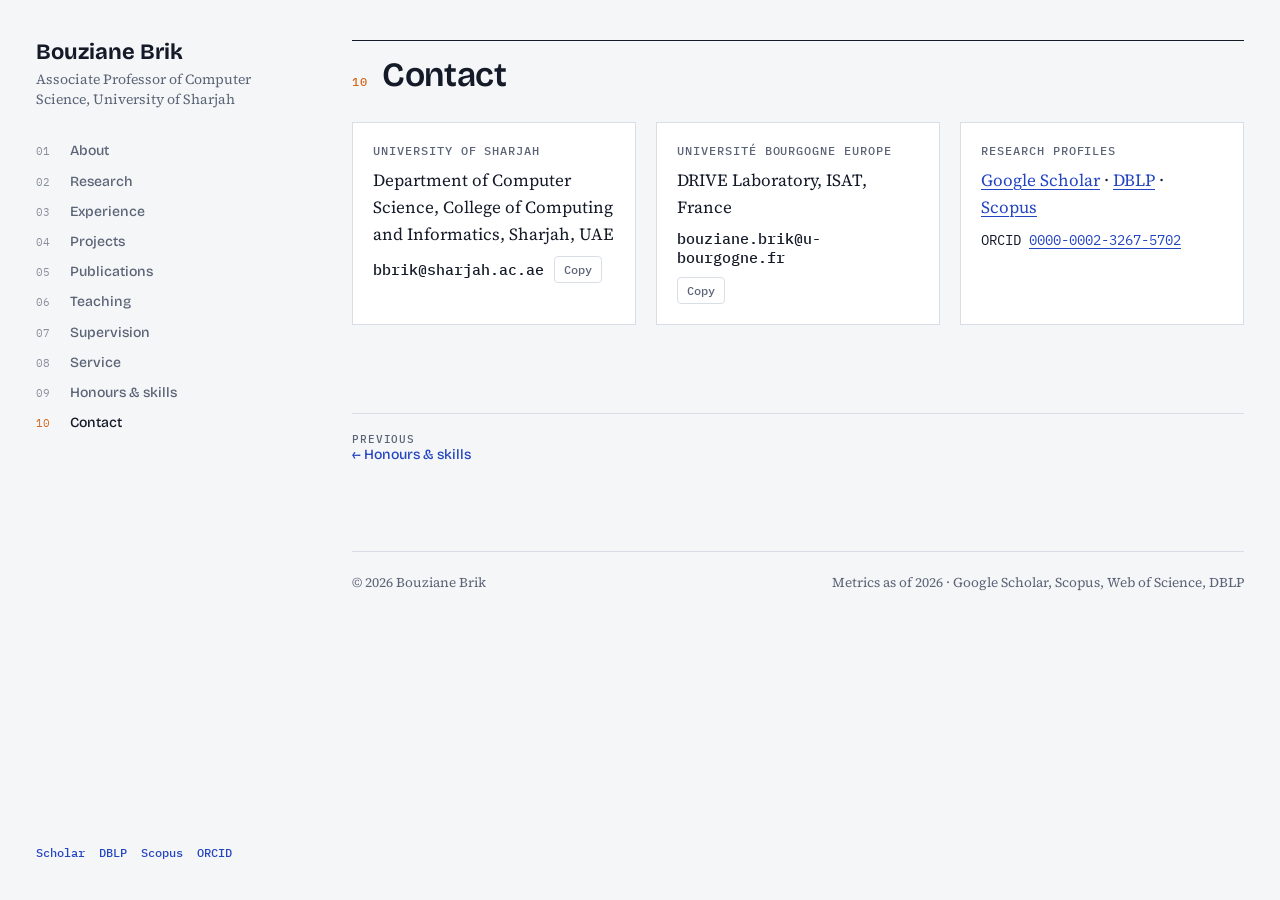
==== contact.html @ 8c335953 "Replace old template with new personal website for bouzianebrik.com Co-Authored-By: Claude Opus 5.5 " ====
<!doctype html>
<html lang="en">
<head>
<meta charset="utf-8">
<meta name="viewport" content="width=device-width, initial-scale=1, viewport-fit=cover">
<title>Contact · Bouziane Brik</title>
<meta name="claude:viewport-fit-sides" content="cover">
<meta name="description" content="Dr. Bouziane Brik, Associate Professor of Computer Science at the University of Sharjah. Trustworthy AI for autonomous 5G/6G network management.">
<link rel="preconnect" href="https://fonts.googleapis.com">
<link rel="preconnect" href="https://fonts.gstatic.com" crossorigin>
<link rel="stylesheet" href="https://fonts.googleapis.com/css2?family=Bricolage+Grotesque:opsz,wght@12..96,400;12..96,600;12..96,700&family=IBM+Plex+Mono:wght@400;500&family=Source+Serif+4:ital,opsz,wght@0,8..60,400;0,8..60,600;1,8..60,400&display=swap">
<style>
/* Layout: sticky left rail (name + section index) beside one reading column; rail collapses to a top bar on phones. */
:root{
  --paper:#F5F6F8; --surface:#FFFFFF; --ink:#141A27; --muted:#5B6476; --rule:#D9DEE6;
  --accent:#2445C2; --accent-soft:#E6EBFA; --signal:#D2691E;
  --f-display:"Bricolage Grotesque", "Segoe UI", system-ui, sans-serif;
  --f-body:"Source Serif 4", Georgia, "Times New Roman", serif;
  --f-mono:"IBM Plex Mono", ui-monospace, "SFMono-Regular", Menlo, monospace;
  --rail:260px;
}
@media (prefers-color-scheme: dark){:root:not([data-theme="light"]){
  --paper:#0D1119; --surface:#141A25; --ink:#E6E9F0; --muted:#97A0B2; --rule:#252E3E;
  --accent:#8FA7FF; --accent-soft:#1B2440; --signal:#F0A060; color-scheme:dark}}
:root[data-theme="dark"]{
  --paper:#0D1119; --surface:#141A25; --ink:#E6E9F0; --muted:#97A0B2; --rule:#252E3E;
  --accent:#8FA7FF; --accent-soft:#1B2440; --signal:#F0A060; color-scheme:dark}

*{box-sizing:border-box}
html{scroll-behavior:smooth;scroll-padding-top:24px}
@media (prefers-reduced-motion: reduce){html{scroll-behavior:auto}}
body{background:var(--paper);color:var(--ink);font:400 17px/1.6 var(--f-body);margin:0;-webkit-font-smoothing:antialiased}
a{color:var(--accent);text-decoration-thickness:1px;text-underline-offset:3px}
a:hover{text-decoration-thickness:2px}
:focus-visible{outline:2px solid var(--accent);outline-offset:3px;border-radius:2px}
h1,h2,h3{font-family:var(--f-display);text-wrap:balance;margin:0;line-height:1.15;letter-spacing:-.01em}
p{margin:0}
.label{font:500 12px/1.3 var(--f-mono);text-transform:uppercase;letter-spacing:.08em;color:var(--muted)}
.num{font-family:var(--f-mono);font-variant-numeric:tabular-nums}

/* ---------- shell ---------- */
.shell{display:grid;grid-template-columns:var(--rail) minmax(0,1fr);max-width:1240px;margin:0 auto;
  padding-left:max(16px, env(safe-area-inset-left, 0px));padding-right:max(16px, env(safe-area-inset-right, 0px));gap:56px}
.rail{position:sticky;top:0;align-self:start;height:100vh;padding-block:40px;display:flex;flex-direction:column;gap:28px}
.rail .who{display:flex;flex-direction:column;gap:6px}
.rail .who b{font:700 22px/1.1 var(--f-display)}
.rail .who span{font-size:14px;color:var(--muted);line-height:1.4}
.toc{display:flex;flex-direction:column;gap:2px;margin:0;padding:0;list-style:none}
.toc a{display:flex;gap:12px;align-items:baseline;padding:5px 0;color:var(--muted);text-decoration:none;font:500 14px/1.3 var(--f-display)}
.toc a i{font:400 11px var(--f-mono);font-style:normal;color:var(--muted);opacity:.7;width:22px}
.toc a:hover,.toc a.on{color:var(--ink)}
.toc a.on i{color:var(--signal);opacity:1}
.rail .ids{margin-top:auto;display:flex;flex-wrap:wrap;gap:6px 14px;font:500 12px var(--f-mono)}
.rail .ids a{text-decoration:none}

main{min-width:0;padding-block:40px 96px;display:flex;flex-direction:column;gap:88px}
section{display:flex;flex-direction:column;gap:28px;min-width:0}
.sec-head{display:flex;align-items:baseline;gap:14px;border-top:1px solid var(--ink);padding-top:14px}
.sec-head .label{color:var(--signal)}
.sec-head h2{font-size:clamp(26px,3.2vw,34px);font-weight:600}
.lede{font-size:19px;line-height:1.6;max-width:66ch}
.prose{max-width:66ch;display:flex;flex-direction:column;gap:14px}

/* ---------- hero ---------- */
.hero{display:flex;flex-direction:column;gap:26px;position:relative}
.hero canvas{display:block;width:100%;height:120px;border-bottom:1px solid var(--rule)}
.hero .eyebrow{display:flex;flex-wrap:wrap;gap:8px 18px}
.hero h1{font-size:clamp(44px,7vw,84px);font-weight:700;letter-spacing:-.03em;line-height:.98}
.hero .role{font:400 clamp(19px,2.2vw,24px)/1.4 var(--f-display);max-width:40ch}
.hero .aff{display:grid;grid-template-columns:repeat(auto-fit,minmax(240px,1fr));gap:12px 32px;font-size:15px;color:var(--muted);max-width:820px}
.hero .aff b{display:block;color:var(--ink);font:600 15px var(--f-display)}
.metrics{display:grid;grid-template-columns:repeat(4,minmax(0,1fr));border-block:1px solid var(--rule)}
.metrics div{padding:16px 16px 14px 0;display:flex;flex-direction:column;gap:2px}
.metrics div+div{padding-left:16px;border-left:1px solid var(--rule)}
.metrics strong{font:600 clamp(26px,3.4vw,38px)/1 var(--f-display);font-variant-numeric:tabular-nums}
.metrics small{font:12px/1.35 var(--f-mono);color:var(--muted)}
.chips{display:flex;flex-wrap:wrap;gap:8px}
.chip{font:500 12.5px/1 var(--f-mono);padding:7px 10px;border:1px solid var(--rule);border-radius:999px;color:var(--ink);background:var(--surface)}
.chip.hot{border-color:var(--accent);color:var(--accent);background:var(--accent-soft)}

/* ---------- facts table ---------- */
.facts{display:grid;grid-template-columns:minmax(0,1fr) minmax(0,1fr);gap:0 40px}
.facts dl{margin:0}
.facts div{display:grid;grid-template-columns:minmax(0,1fr) auto;gap:16px;padding:10px 0;border-bottom:1px solid var(--rule);font-size:15.5px}
.facts dt{color:var(--muted)}
.facts dd{margin:0;text-align:right;font-family:var(--f-mono);font-size:14px;font-variant-numeric:tabular-nums}

/* ---------- research ---------- */
.areas{display:grid;grid-template-columns:repeat(auto-fit,minmax(250px,1fr));gap:0 32px;margin:0;padding:0;list-style:none}
.areas li{padding:12px 0;border-bottom:1px solid var(--rule);font-size:16px}
.contrib{display:grid;grid-template-columns:repeat(2,minmax(0,1fr));gap:20px}
.contrib article{background:var(--surface);border:1px solid var(--rule);padding:22px;display:flex;flex-direction:column;gap:10px;min-width:0}
.contrib h3{font-size:19px;font-weight:600}
.contrib p{font-size:15.5px;color:var(--ink)}
.contrib .label{color:var(--accent)}
.plan{border-left:3px solid var(--signal);padding:4px 0 4px 20px;max-width:70ch;display:flex;flex-direction:column;gap:6px}
.plan h3{font-size:20px}

/* ---------- timeline ---------- */
.tl{display:flex;flex-direction:column}
.tl > div{display:grid;grid-template-columns:150px minmax(0,1fr);gap:24px;padding:16px 0;border-bottom:1px solid var(--rule)}
.tl .when{font:500 13px/1.6 var(--f-mono);color:var(--muted);font-variant-numeric:tabular-nums}
.tl h3{font-size:18px;font-weight:600}
.tl .where{font-size:15px;color:var(--muted);margin-top:2px}
.tl p{font-size:15.5px;margin-top:6px;max-width:66ch}
.tl .now .when{color:var(--signal)}
.sub-h{font:600 20px var(--f-display);margin-top:8px}

/* ---------- tables ---------- */
.tablewrap{overflow-x:auto;border-top:1px solid var(--ink)}
table{border-collapse:collapse;width:100%;min-width:640px;font-size:15px}
th{font:500 11.5px var(--f-mono);text-transform:uppercase;letter-spacing:.07em;color:var(--muted);text-align:left;padding:10px 12px 10px 0;border-bottom:1px solid var(--rule)}
td{padding:12px 12px 12px 0;border-bottom:1px solid var(--rule);vertical-align:top}
td.amt{font-family:var(--f-mono);font-size:13.5px;white-space:nowrap;font-variant-numeric:tabular-nums}
td.yr{font-family:var(--f-mono);font-size:13.5px;white-space:nowrap;color:var(--muted)}
td .fund{display:block;color:var(--muted);font-size:13.5px}
.role-pi{font:500 12px var(--f-mono);color:var(--accent);white-space:nowrap}
.note{font-size:14px;color:var(--muted);max-width:70ch}

/* ---------- publications ---------- */
.book{display:grid;grid-template-columns:auto minmax(0,1fr);gap:20px;align-items:center;background:var(--surface);border:1px solid var(--rule);padding:20px}
.book .spine{width:64px;height:88px;background:var(--accent);color:var(--paper);display:flex;align-items:flex-end;padding:8px;font:700 13px/1 var(--f-display)}
.book h3{font-size:19px}
.book p{font-size:15px;color:var(--muted)}
.pubtools{display:flex;flex-wrap:wrap;gap:10px;align-items:center;justify-content:space-between}
.tabs{display:flex;flex-wrap:wrap;gap:6px}
.tabs button{font:500 13px var(--f-mono);padding:8px 12px;border:1px solid var(--rule);background:var(--surface);color:var(--ink);border-radius:999px;cursor:pointer}
.tabs button[aria-pressed="true"]{background:var(--ink);color:var(--paper);border-color:var(--ink)}
.tabs button span{opacity:.6;margin-left:4px}
.search{flex:1 1 220px;max-width:320px;font:15px var(--f-body);padding:9px 12px;border:1px solid var(--rule);background:var(--surface);color:var(--ink);border-radius:6px}
.publist{list-style:none;margin:0;padding:0;display:flex;flex-direction:column}
.publist li{display:grid;grid-template-columns:52px minmax(0,1fr);gap:14px;padding:14px 0;border-bottom:1px solid var(--rule)}
.publist .tag{font:500 12px var(--f-mono);color:var(--muted);padding-top:3px}
.publist .ti{font:600 16.5px/1.4 var(--f-display);color:var(--ink)}
.publist .au{font-size:14.5px;color:var(--muted);margin-top:3px}
.publist .au b{color:var(--ink);font-weight:600}
.publist .ve{font-size:14.5px;font-style:italic;margin-top:2px}
.publist .ve a{font:normal 500 12.5px var(--f-mono);margin-left:8px;white-space:nowrap}
.yearrow{font:600 13px var(--f-mono);color:var(--signal);padding:22px 0 6px;border-bottom:1px solid var(--rule);letter-spacing:.06em}
.empty{padding:20px 0;color:var(--muted)}
.more{display:flex;flex-wrap:wrap;gap:10px 20px;font-size:15px}

/* ---------- teaching / service ---------- */
.inst{display:grid;grid-template-columns:repeat(2,minmax(0,1fr));gap:0 40px}
.inst > div{padding:16px 0;border-bottom:1px solid var(--rule);display:flex;flex-direction:column;gap:4px;min-width:0}
.inst h3{font-size:17px;font-weight:600}
.inst .meta{font:12.5px/1.4 var(--f-mono);color:var(--muted)}
.inst p{font-size:15px}
ul.plain{margin:0;padding-left:20px;display:flex;flex-direction:column;gap:8px;max-width:72ch;font-size:16px}
ul.plain li::marker{color:var(--signal)}
.phd{list-style:none;margin:0;padding:0;display:flex;flex-direction:column}
.phd li{display:grid;grid-template-columns:110px minmax(0,1fr);gap:20px;padding:14px 0;border-bottom:1px solid var(--rule)}
.phd .st{font:500 12px var(--f-mono);color:var(--muted)}
.phd .st.live{color:var(--signal)}
.phd b{font:600 17px var(--f-display)}
.phd p{font-size:15px;color:var(--muted)}
.phd p em{color:var(--ink)}
.cols2{display:grid;grid-template-columns:repeat(2,minmax(0,1fr));gap:28px 40px}
.cols2 > div{min-width:0;display:flex;flex-direction:column;gap:12px}
.rows{display:flex;flex-direction:column}
.rows div{display:grid;grid-template-columns:96px minmax(0,1fr);gap:16px;padding:9px 0;border-bottom:1px solid var(--rule);font-size:15px}
.rows .yr{font:500 12.5px/1.7 var(--f-mono);color:var(--muted)}
.rows .r{font-weight:600;font-family:var(--f-display)}

/* ---------- skills ---------- */
.skills{display:grid;grid-template-columns:repeat(auto-fit,minmax(280px,1fr));gap:24px 40px}
.skills > div{display:flex;flex-direction:column;gap:8px}

/* ---------- contact ---------- */
.contact{display:grid;grid-template-columns:repeat(auto-fit,minmax(260px,1fr));gap:20px}
.contact > div{background:var(--surface);border:1px solid var(--rule);padding:20px;display:flex;flex-direction:column;gap:8px;min-width:0}
.mail{display:flex;gap:10px;align-items:center;flex-wrap:wrap}
.mail code{font:500 14.5px var(--f-mono);user-select:all;overflow-wrap:anywhere}
.copy{font:500 12px var(--f-mono);padding:5px 9px;border:1px solid var(--rule);background:transparent;color:var(--muted);border-radius:4px;cursor:pointer}
.copy:hover{color:var(--ink);border-color:var(--ink)}
footer{border-top:1px solid var(--rule);padding-top:20px;font-size:13.5px;color:var(--muted);display:flex;flex-wrap:wrap;justify-content:space-between;gap:10px}

/* ---------- responsive ---------- */
@media (max-width: 960px){
  .shell{display:block}
  .rail{position:sticky;top:env(safe-area-inset-top,0px);height:auto;z-index:5;background:var(--paper);padding-block:10px;border-bottom:1px solid var(--rule);gap:8px;
    margin-left:calc(-1 * max(16px, env(safe-area-inset-left, 0px)));margin-right:calc(-1 * max(16px, env(safe-area-inset-right, 0px)));
    padding-left:max(16px, env(safe-area-inset-left, 0px));padding-right:max(16px, env(safe-area-inset-right, 0px))}
  body::before{content:"";position:fixed;inset:0 0 auto;height:env(safe-area-inset-top,0px);z-index:10;background:var(--paper)}
  .rail .who span,.rail .ids{display:none}
  .rail .who b{font-size:17px}
  .toc{flex-direction:row;overflow-x:auto;gap:18px;scrollbar-width:none}
  .toc::-webkit-scrollbar{display:none}
  .toc a{white-space:nowrap;padding:4px 0}
  .toc a i{display:none}
  main{padding-top:28px;gap:72px}
  html{scroll-padding-top:90px}
}
@media (max-width: 720px){
  body{font-size:16px}
  .metrics{grid-template-columns:repeat(2,minmax(0,1fr))}
  .metrics div:nth-child(3){padding-left:0;border-left:0}
  .metrics div:nth-child(n+3){border-top:1px solid var(--rule)}
  .facts,.contrib,.inst,.cols2{grid-template-columns:minmax(0,1fr)}
  .tl > div{grid-template-columns:minmax(0,1fr);gap:4px}
  .phd li{grid-template-columns:minmax(0,1fr);gap:4px}
  .publist li{grid-template-columns:minmax(0,1fr);gap:2px}
  .book{grid-template-columns:minmax(0,1fr)}
  .book .spine{display:none}
  .search{max-width:none}
}
</style>

<style>
.rail a.who{text-decoration:none;color:inherit}
.explore{display:grid;grid-template-columns:repeat(auto-fill,minmax(220px,1fr));gap:12px}
.explore a{display:flex;flex-direction:column;gap:6px;padding:16px;border:1px solid var(--rule);background:var(--surface);text-decoration:none;color:var(--ink);min-width:0}
.explore a:hover{border-color:var(--accent)}
.explore b{font:600 17px var(--f-display)}
.explore span{font-size:14px;color:var(--muted);line-height:1.45}
.pager{display:flex;justify-content:space-between;gap:16px;flex-wrap:wrap;border-top:1px solid var(--rule);padding-top:18px;font:500 14px var(--f-display)}
.pager a{text-decoration:none}
.pager small{display:block;font:500 11px var(--f-mono);text-transform:uppercase;letter-spacing:.08em;color:var(--muted)}
.pager .nx{text-align:right;margin-left:auto}
</style>
</head>
<body>
<div class="shell">
<nav class="rail" aria-label="Site">
  <a class="who" href="index.html"><b>Bouziane Brik</b><span>Associate Professor of Computer Science, University of Sharjah</span></a>
  <ul class="toc">
    <li><a href="index.html"><i>01</i>About</a></li>
    <li><a href="research.html"><i>02</i>Research</a></li>
    <li><a href="experience.html"><i>03</i>Experience</a></li>
    <li><a href="projects.html"><i>04</i>Projects</a></li>
    <li><a href="publications.html"><i>05</i>Publications</a></li>
    <li><a href="teaching.html"><i>06</i>Teaching</a></li>
    <li><a href="supervision.html"><i>07</i>Supervision</a></li>
    <li><a href="service.html"><i>08</i>Service</a></li>
    <li><a href="honours.html"><i>09</i>Honours &amp; skills</a></li>
    <li><a href="contact.html" class="on" aria-current="page"><i>10</i>Contact</a></li>
  </ul>
  <div class="ids">
    <a href="https://scholar.google.fr/citations?user=c3EPy9sAAAAJ&amp;hl=fr" target="_blank" rel="noopener">Scholar</a>
    <a href="https://dblp.org/pid/133/4736.html" target="_blank" rel="noopener">DBLP</a>
    <a href="https://www.scopus.com/authid/detail.uri?authorId=55490670200" target="_blank" rel="noopener">Scopus</a>
    <a href="https://orcid.org/0000-0002-3267-5702" target="_blank" rel="noopener">ORCID</a>
  </div>
</nav>

<main>
<section id="contact" aria-labelledby="con-h">
  <div class="sec-head"><span class="label">10</span><h2 id="con-h">Contact</h2></div>
  <div class="contact">
    <div><span class="label">University of Sharjah</span>
      <p>Department of Computer Science, College of Computing and Informatics, Sharjah, UAE</p>
      <div class="mail"><code>bbrik@sharjah.ac.ae</code><button type="button" class="copy" data-copy="bbrik@sharjah.ac.ae">Copy</button></div></div>
    <div><span class="label">Université Bourgogne Europe</span>
      <p>DRIVE Laboratory, ISAT, France</p>
      <div class="mail"><code>bouziane.brik@u-bourgogne.fr</code><button type="button" class="copy" data-copy="bouziane.brik@u-bourgogne.fr">Copy</button></div></div>
    <div><span class="label">Research profiles</span>
      <p><a href="https://scholar.google.fr/citations?user=c3EPy9sAAAAJ&amp;hl=fr" target="_blank" rel="noopener">Google Scholar</a> · <a href="https://dblp.org/pid/133/4736.html" target="_blank" rel="noopener">DBLP</a> · <a href="https://www.scopus.com/authid/detail.uri?authorId=55490670200" target="_blank" rel="noopener">Scopus</a></p>
      <p class="num" style="font-size:14px">ORCID <a href="https://orcid.org/0000-0002-3267-5702" target="_blank" rel="noopener">0000-0002-3267-5702</a></p></div>
  </div>
</section>
<div class="pager"><a href="honours.html"><small>Previous</small>← Honours &amp; skills</a></div>
<footer><span>© 2026 Bouziane Brik</span><span>Metrics as of 2026 · Google Scholar, Scopus, Web of Science, DBLP</span></footer>
</main>
</div>

<script>
(function(){
  /* Carrier waves: a few modulated sine carriers drifting, drawn on a thin band. */
  var c=document.getElementById('carrier'); if(!c||!c.getContext) return;
  var ctx=c.getContext('2d'), reduce=window.matchMedia('(prefers-reduced-motion: reduce)').matches;
  function col(n){return getComputedStyle(document.documentElement).getPropertyValue(n).trim()||'#2445C2'}
  function size(){var r=c.getBoundingClientRect(),d=window.devicePixelRatio||1;c.width=Math.max(1,r.width*d);c.height=r.height*d;ctx.setTransform(d,0,0,d,0,0)}
  var waves=[{f:.018,a:.30,s:.6,w:1.6,k:'--accent',o:.9},{f:.031,a:.18,s:-.9,w:1,k:'--accent',o:.45},{f:.009,a:.22,s:.35,w:1,k:'--muted',o:.35},{f:.052,a:.08,s:1.4,w:1,k:'--signal',o:.8}];
  function draw(t){
    var W=c.clientWidth,H=c.clientHeight; ctx.clearRect(0,0,W,H);
    waves.forEach(function(v,i){
      ctx.beginPath(); ctx.lineWidth=v.w; ctx.strokeStyle=col(v.k); ctx.globalAlpha=v.o;
      for(var x=0;x<=W;x+=2){
        var env=.55+.45*Math.sin(x*.004+t*.0003*(i+1));
        var y=H/2+Math.sin(x*v.f+t*.001*v.s)*H*v.a*env;
        x?ctx.lineTo(x,y):ctx.moveTo(x,y);
      }
      ctx.stroke();
    });
    ctx.globalAlpha=1;
    if(!reduce) requestAnimationFrame(draw);
  }
  size(); window.addEventListener('resize',function(){size(); if(reduce) draw(0)}); draw(0);
})();

(function(){
  /* Publication filter + search */
  var list=document.getElementById('publist'); if(!list) return;
  var items=[].slice.call(list.querySelectorAll('li:not(.yearrow)')), years=[].slice.call(list.querySelectorAll('.yearrow'));
  var btns=[].slice.call(document.querySelectorAll('.tabs button')), q=document.getElementById('pubsearch'), empty=document.getElementById('pubempty');
  var f='S';
  function apply(){
    var term=(q.value||'').trim().toLowerCase(), shown=0, seen={};
    items.forEach(function(li){
      var ok=(f==='A'||(f==='S'?li.dataset.sel==='1':li.dataset.t===f)) && (!term||li.textContent.toLowerCase().indexOf(term)>-1);
      li.hidden=!ok; if(ok){shown++; seen[li.dataset.y]=1}
    });
    years.forEach(function(y){y.hidden=!seen[y.dataset.y]});
    empty.hidden=shown>0;
  }
  btns.forEach(function(b){b.addEventListener('click',function(){f=b.dataset.f;btns.forEach(function(x){x.setAttribute('aria-pressed',x===b?'true':'false')});apply()})});
  q.addEventListener('input',function(){ if(q.value && f==='S'){f='A';btns.forEach(function(x){x.setAttribute('aria-pressed',x.dataset.f==='A'?'true':'false')})} apply()});
  apply();
})();

(function(){
  /* Copy buttons */
  document.querySelectorAll('.copy').forEach(function(b){
    b.addEventListener('click',function(){
      var t=b.dataset.copy, done=function(){b.textContent='Copied';setTimeout(function(){b.textContent='Copy'},1600)};
      try{navigator.clipboard.writeText(t).then(done,function(){sel(b)})}catch(e){sel(b)}
    });
  });
  function sel(b){var code=b.previousElementSibling,r=document.createRange();r.selectNodeContents(code);var s=getSelection();s.removeAllRanges();s.addRange(r)}
})();

(function(){var a=document.querySelector('.toc a.on'),u=a&&a.closest('.toc');if(u&&u.scrollWidth>u.clientWidth)u.scrollLeft=a.parentNode.offsetLeft-16})();
</script>

</body>
</html>
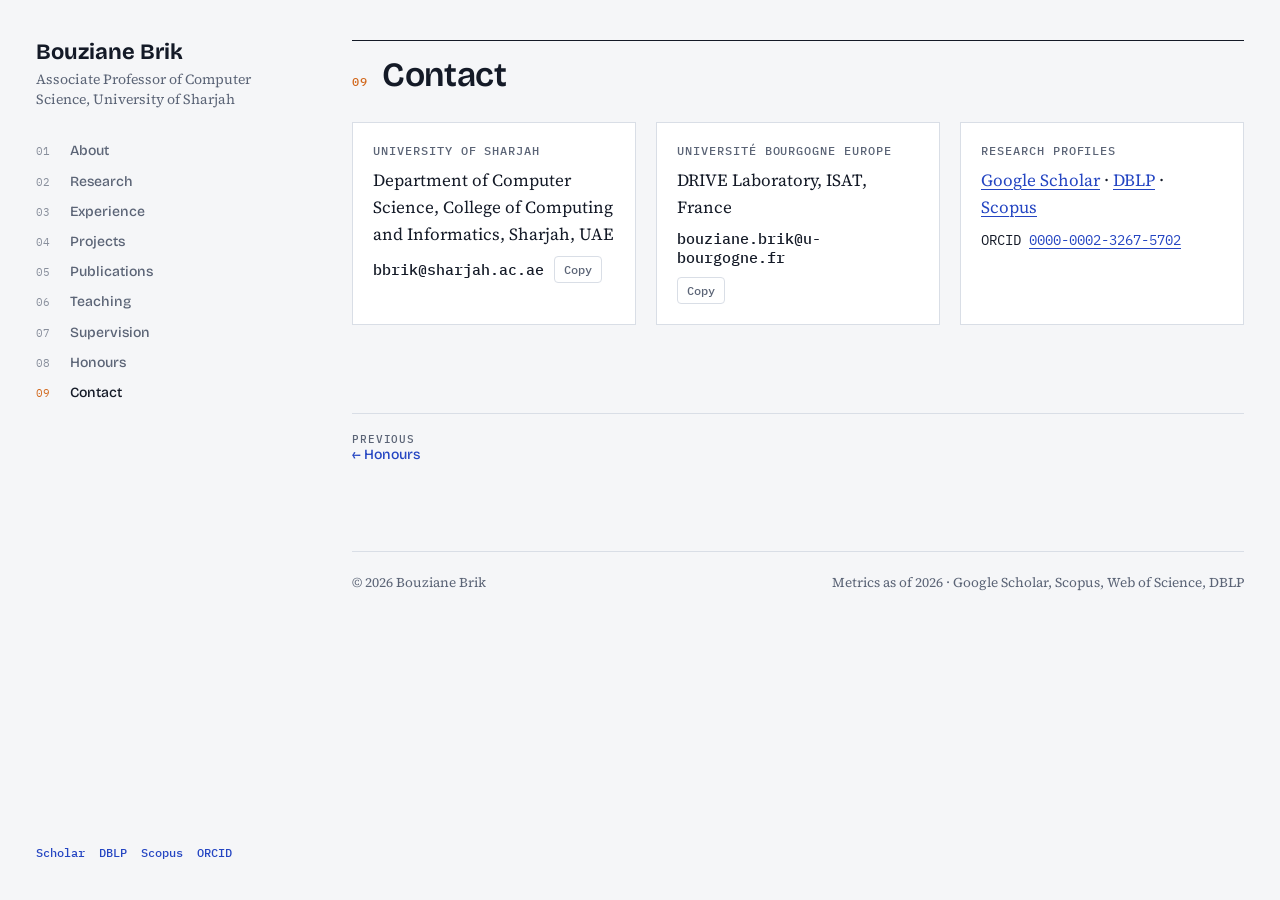
==== commit bc937b60: "Remove Key indicators, Skills and Service page Co-Authored-By: Claude Opus 5.5 <noreply@anthropic.co" ====
--- a/contact.html
+++ b/contact.html
@@ -231,9 +231,8 @@
     <li><a href="publications.html"><i>05</i>Publications</a></li>
     <li><a href="teaching.html"><i>06</i>Teaching</a></li>
     <li><a href="supervision.html"><i>07</i>Supervision</a></li>
-    <li><a href="service.html"><i>08</i>Service</a></li>
-    <li><a href="honours.html"><i>09</i>Honours &amp; skills</a></li>
-    <li><a href="contact.html" class="on" aria-current="page"><i>10</i>Contact</a></li>
+    <li><a href="honours.html"><i>08</i>Honours</a></li>
+    <li><a href="contact.html" class="on" aria-current="page"><i>09</i>Contact</a></li>
   </ul>
   <div class="ids">
     <a href="https://scholar.google.fr/citations?user=c3EPy9sAAAAJ&amp;hl=fr" target="_blank" rel="noopener">Scholar</a>
@@ -245,7 +244,7 @@
 
 <main>
 <section id="contact" aria-labelledby="con-h">
-  <div class="sec-head"><span class="label">10</span><h2 id="con-h">Contact</h2></div>
+  <div class="sec-head"><span class="label">09</span><h2 id="con-h">Contact</h2></div>
   <div class="contact">
     <div><span class="label">University of Sharjah</span>
       <p>Department of Computer Science, College of Computing and Informatics, Sharjah, UAE</p>
@@ -258,7 +257,7 @@
       <p class="num" style="font-size:14px">ORCID <a href="https://orcid.org/0000-0002-3267-5702" target="_blank" rel="noopener">0000-0002-3267-5702</a></p></div>
   </div>
 </section>
-<div class="pager"><a href="honours.html"><small>Previous</small>← Honours &amp; skills</a></div>
+<div class="pager"><a href="honours.html"><small>Previous</small>← Honours</a></div>
 <footer><span>© 2026 Bouziane Brik</span><span>Metrics as of 2026 · Google Scholar, Scopus, Web of Science, DBLP</span></footer>
 </main>
 </div>
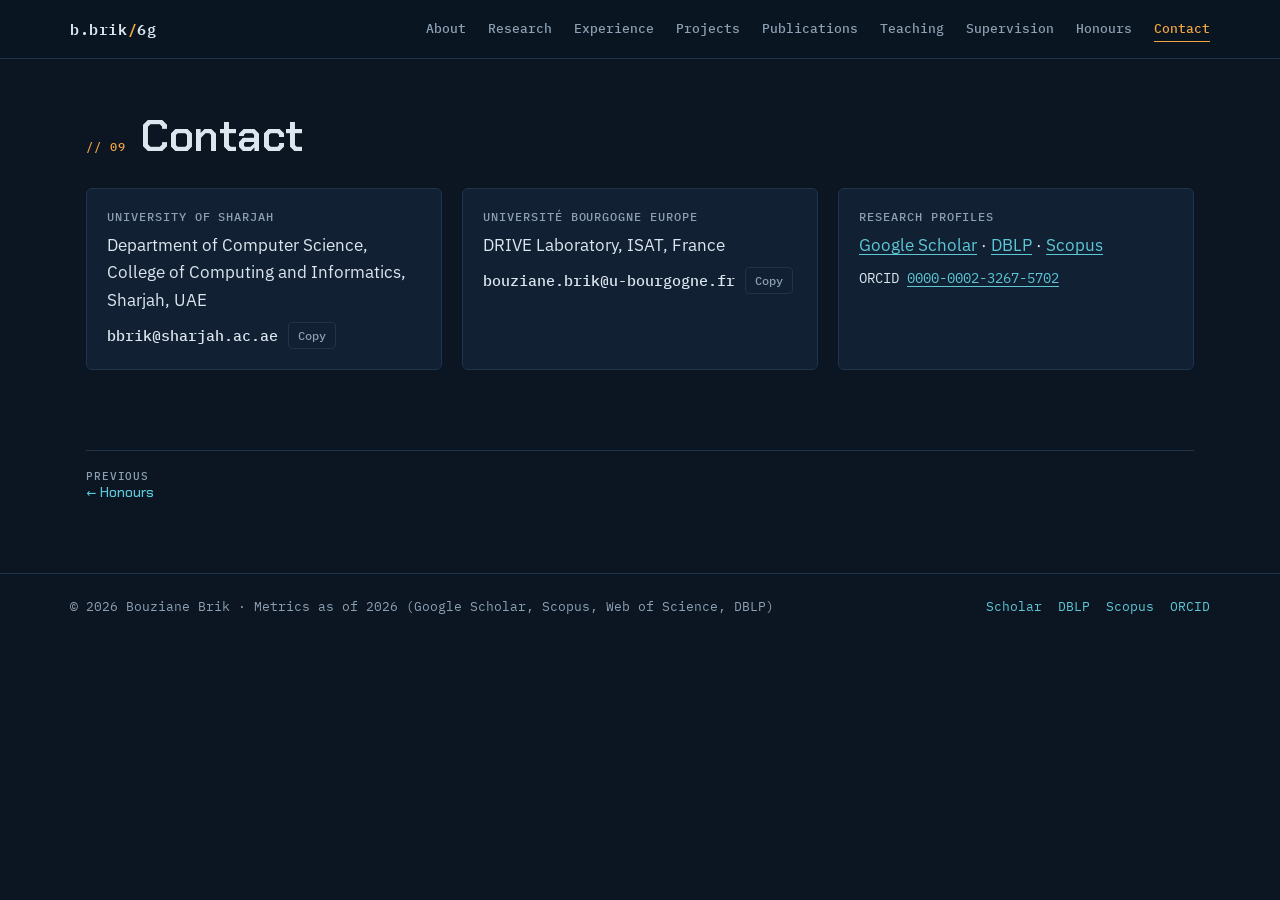
==== commit 029b67e5: "Switch site to the Signal design Dark technical theme with a sticky top menu, network graphic on the" ====
--- a/contact.html
+++ b/contact.html
@@ -2,212 +2,17 @@
 <html lang="en">
 <head>
 <meta charset="utf-8">
+<meta name="theme-color" content="#0B1622">
 <meta name="viewport" content="width=device-width, initial-scale=1, viewport-fit=cover">
 <title>Contact · Bouziane Brik</title>
 <meta name="claude:viewport-fit-sides" content="cover">
 <meta name="description" content="Dr. Bouziane Brik, Associate Professor of Computer Science at the University of Sharjah. Trustworthy AI for autonomous 5G/6G network management.">
 <link rel="preconnect" href="https://fonts.googleapis.com">
 <link rel="preconnect" href="https://fonts.gstatic.com" crossorigin>
-<link rel="stylesheet" href="https://fonts.googleapis.com/css2?family=Bricolage+Grotesque:opsz,wght@12..96,400;12..96,600;12..96,700&family=IBM+Plex+Mono:wght@400;500&family=Source+Serif+4:ital,opsz,wght@0,8..60,400;0,8..60,600;1,8..60,400&display=swap">
-<style>
-/* Layout: sticky left rail (name + section index) beside one reading column; rail collapses to a top bar on phones. */
-:root{
-  --paper:#F5F6F8; --surface:#FFFFFF; --ink:#141A27; --muted:#5B6476; --rule:#D9DEE6;
-  --accent:#2445C2; --accent-soft:#E6EBFA; --signal:#D2691E;
-  --f-display:"Bricolage Grotesque", "Segoe UI", system-ui, sans-serif;
-  --f-body:"Source Serif 4", Georgia, "Times New Roman", serif;
-  --f-mono:"IBM Plex Mono", ui-monospace, "SFMono-Regular", Menlo, monospace;
-  --rail:260px;
-}
-@media (prefers-color-scheme: dark){:root:not([data-theme="light"]){
-  --paper:#0D1119; --surface:#141A25; --ink:#E6E9F0; --muted:#97A0B2; --rule:#252E3E;
-  --accent:#8FA7FF; --accent-soft:#1B2440; --signal:#F0A060; color-scheme:dark}}
-:root[data-theme="dark"]{
-  --paper:#0D1119; --surface:#141A25; --ink:#E6E9F0; --muted:#97A0B2; --rule:#252E3E;
-  --accent:#8FA7FF; --accent-soft:#1B2440; --signal:#F0A060; color-scheme:dark}
-
-*{box-sizing:border-box}
-html{scroll-behavior:smooth;scroll-padding-top:24px}
-@media (prefers-reduced-motion: reduce){html{scroll-behavior:auto}}
-body{background:var(--paper);color:var(--ink);font:400 17px/1.6 var(--f-body);margin:0;-webkit-font-smoothing:antialiased}
-a{color:var(--accent);text-decoration-thickness:1px;text-underline-offset:3px}
-a:hover{text-decoration-thickness:2px}
-:focus-visible{outline:2px solid var(--accent);outline-offset:3px;border-radius:2px}
-h1,h2,h3{font-family:var(--f-display);text-wrap:balance;margin:0;line-height:1.15;letter-spacing:-.01em}
-p{margin:0}
-.label{font:500 12px/1.3 var(--f-mono);text-transform:uppercase;letter-spacing:.08em;color:var(--muted)}
-.num{font-family:var(--f-mono);font-variant-numeric:tabular-nums}
-
-/* ---------- shell ---------- */
-.shell{display:grid;grid-template-columns:var(--rail) minmax(0,1fr);max-width:1240px;margin:0 auto;
-  padding-left:max(16px, env(safe-area-inset-left, 0px));padding-right:max(16px, env(safe-area-inset-right, 0px));gap:56px}
-.rail{position:sticky;top:0;align-self:start;height:100vh;padding-block:40px;display:flex;flex-direction:column;gap:28px}
-.rail .who{display:flex;flex-direction:column;gap:6px}
-.rail .who b{font:700 22px/1.1 var(--f-display)}
-.rail .who span{font-size:14px;color:var(--muted);line-height:1.4}
-.toc{display:flex;flex-direction:column;gap:2px;margin:0;padding:0;list-style:none}
-.toc a{display:flex;gap:12px;align-items:baseline;padding:5px 0;color:var(--muted);text-decoration:none;font:500 14px/1.3 var(--f-display)}
-.toc a i{font:400 11px var(--f-mono);font-style:normal;color:var(--muted);opacity:.7;width:22px}
-.toc a:hover,.toc a.on{color:var(--ink)}
-.toc a.on i{color:var(--signal);opacity:1}
-.rail .ids{margin-top:auto;display:flex;flex-wrap:wrap;gap:6px 14px;font:500 12px var(--f-mono)}
-.rail .ids a{text-decoration:none}
-
-main{min-width:0;padding-block:40px 96px;display:flex;flex-direction:column;gap:88px}
-section{display:flex;flex-direction:column;gap:28px;min-width:0}
-.sec-head{display:flex;align-items:baseline;gap:14px;border-top:1px solid var(--ink);padding-top:14px}
-.sec-head .label{color:var(--signal)}
-.sec-head h2{font-size:clamp(26px,3.2vw,34px);font-weight:600}
-.lede{font-size:19px;line-height:1.6;max-width:66ch}
-.prose{max-width:66ch;display:flex;flex-direction:column;gap:14px}
-
-/* ---------- hero ---------- */
-.hero{display:flex;flex-direction:column;gap:26px;position:relative}
-.hero canvas{display:block;width:100%;height:120px;border-bottom:1px solid var(--rule)}
-.hero .eyebrow{display:flex;flex-wrap:wrap;gap:8px 18px}
-.hero h1{font-size:clamp(44px,7vw,84px);font-weight:700;letter-spacing:-.03em;line-height:.98}
-.hero .role{font:400 clamp(19px,2.2vw,24px)/1.4 var(--f-display);max-width:40ch}
-.hero .aff{display:grid;grid-template-columns:repeat(auto-fit,minmax(240px,1fr));gap:12px 32px;font-size:15px;color:var(--muted);max-width:820px}
-.hero .aff b{display:block;color:var(--ink);font:600 15px var(--f-display)}
-.metrics{display:grid;grid-template-columns:repeat(4,minmax(0,1fr));border-block:1px solid var(--rule)}
-.metrics div{padding:16px 16px 14px 0;display:flex;flex-direction:column;gap:2px}
-.metrics div+div{padding-left:16px;border-left:1px solid var(--rule)}
-.metrics strong{font:600 clamp(26px,3.4vw,38px)/1 var(--f-display);font-variant-numeric:tabular-nums}
-.metrics small{font:12px/1.35 var(--f-mono);color:var(--muted)}
-.chips{display:flex;flex-wrap:wrap;gap:8px}
-.chip{font:500 12.5px/1 var(--f-mono);padding:7px 10px;border:1px solid var(--rule);border-radius:999px;color:var(--ink);background:var(--surface)}
-.chip.hot{border-color:var(--accent);color:var(--accent);background:var(--accent-soft)}
-
-/* ---------- facts table ---------- */
-.facts{display:grid;grid-template-columns:minmax(0,1fr) minmax(0,1fr);gap:0 40px}
-.facts dl{margin:0}
-.facts div{display:grid;grid-template-columns:minmax(0,1fr) auto;gap:16px;padding:10px 0;border-bottom:1px solid var(--rule);font-size:15.5px}
-.facts dt{color:var(--muted)}
-.facts dd{margin:0;text-align:right;font-family:var(--f-mono);font-size:14px;font-variant-numeric:tabular-nums}
-
-/* ---------- research ---------- */
-.areas{display:grid;grid-template-columns:repeat(auto-fit,minmax(250px,1fr));gap:0 32px;margin:0;padding:0;list-style:none}
-.areas li{padding:12px 0;border-bottom:1px solid var(--rule);font-size:16px}
-.contrib{display:grid;grid-template-columns:repeat(2,minmax(0,1fr));gap:20px}
-.contrib article{background:var(--surface);border:1px solid var(--rule);padding:22px;display:flex;flex-direction:column;gap:10px;min-width:0}
-.contrib h3{font-size:19px;font-weight:600}
-.contrib p{font-size:15.5px;color:var(--ink)}
-.contrib .label{color:var(--accent)}
-.plan{border-left:3px solid var(--signal);padding:4px 0 4px 20px;max-width:70ch;display:flex;flex-direction:column;gap:6px}
-.plan h3{font-size:20px}
-
-/* ---------- timeline ---------- */
-.tl{display:flex;flex-direction:column}
-.tl > div{display:grid;grid-template-columns:150px minmax(0,1fr);gap:24px;padding:16px 0;border-bottom:1px solid var(--rule)}
-.tl .when{font:500 13px/1.6 var(--f-mono);color:var(--muted);font-variant-numeric:tabular-nums}
-.tl h3{font-size:18px;font-weight:600}
-.tl .where{font-size:15px;color:var(--muted);margin-top:2px}
-.tl p{font-size:15.5px;margin-top:6px;max-width:66ch}
-.tl .now .when{color:var(--signal)}
-.sub-h{font:600 20px var(--f-display);margin-top:8px}
-
-/* ---------- tables ---------- */
-.tablewrap{overflow-x:auto;border-top:1px solid var(--ink)}
-table{border-collapse:collapse;width:100%;min-width:640px;font-size:15px}
-th{font:500 11.5px var(--f-mono);text-transform:uppercase;letter-spacing:.07em;color:var(--muted);text-align:left;padding:10px 12px 10px 0;border-bottom:1px solid var(--rule)}
-td{padding:12px 12px 12px 0;border-bottom:1px solid var(--rule);vertical-align:top}
-td.amt{font-family:var(--f-mono);font-size:13.5px;white-space:nowrap;font-variant-numeric:tabular-nums}
-td.yr{font-family:var(--f-mono);font-size:13.5px;white-space:nowrap;color:var(--muted)}
-td .fund{display:block;color:var(--muted);font-size:13.5px}
-.role-pi{font:500 12px var(--f-mono);color:var(--accent);white-space:nowrap}
-.note{font-size:14px;color:var(--muted);max-width:70ch}
-
-/* ---------- publications ---------- */
-.book{display:grid;grid-template-columns:auto minmax(0,1fr);gap:20px;align-items:center;background:var(--surface);border:1px solid var(--rule);padding:20px}
-.book .spine{width:64px;height:88px;background:var(--accent);color:var(--paper);display:flex;align-items:flex-end;padding:8px;font:700 13px/1 var(--f-display)}
-.book h3{font-size:19px}
-.book p{font-size:15px;color:var(--muted)}
-.pubtools{display:flex;flex-wrap:wrap;gap:10px;align-items:center;justify-content:space-between}
-.tabs{display:flex;flex-wrap:wrap;gap:6px}
-.tabs button{font:500 13px var(--f-mono);padding:8px 12px;border:1px solid var(--rule);background:var(--surface);color:var(--ink);border-radius:999px;cursor:pointer}
-.tabs button[aria-pressed="true"]{background:var(--ink);color:var(--paper);border-color:var(--ink)}
-.tabs button span{opacity:.6;margin-left:4px}
-.search{flex:1 1 220px;max-width:320px;font:15px var(--f-body);padding:9px 12px;border:1px solid var(--rule);background:var(--surface);color:var(--ink);border-radius:6px}
-.publist{list-style:none;margin:0;padding:0;display:flex;flex-direction:column}
-.publist li{display:grid;grid-template-columns:52px minmax(0,1fr);gap:14px;padding:14px 0;border-bottom:1px solid var(--rule)}
-.publist .tag{font:500 12px var(--f-mono);color:var(--muted);padding-top:3px}
-.publist .ti{font:600 16.5px/1.4 var(--f-display);color:var(--ink)}
-.publist .au{font-size:14.5px;color:var(--muted);margin-top:3px}
-.publist .au b{color:var(--ink);font-weight:600}
-.publist .ve{font-size:14.5px;font-style:italic;margin-top:2px}
-.publist .ve a{font:normal 500 12.5px var(--f-mono);margin-left:8px;white-space:nowrap}
-.yearrow{font:600 13px var(--f-mono);color:var(--signal);padding:22px 0 6px;border-bottom:1px solid var(--rule);letter-spacing:.06em}
-.empty{padding:20px 0;color:var(--muted)}
-.more{display:flex;flex-wrap:wrap;gap:10px 20px;font-size:15px}
-
-/* ---------- teaching / service ---------- */
-.inst{display:grid;grid-template-columns:repeat(2,minmax(0,1fr));gap:0 40px}
-.inst > div{padding:16px 0;border-bottom:1px solid var(--rule);display:flex;flex-direction:column;gap:4px;min-width:0}
-.inst h3{font-size:17px;font-weight:600}
-.inst .meta{font:12.5px/1.4 var(--f-mono);color:var(--muted)}
-.inst p{font-size:15px}
-ul.plain{margin:0;padding-left:20px;display:flex;flex-direction:column;gap:8px;max-width:72ch;font-size:16px}
-ul.plain li::marker{color:var(--signal)}
-.phd{list-style:none;margin:0;padding:0;display:flex;flex-direction:column}
-.phd li{display:grid;grid-template-columns:110px minmax(0,1fr);gap:20px;padding:14px 0;border-bottom:1px solid var(--rule)}
-.phd .st{font:500 12px var(--f-mono);color:var(--muted)}
-.phd .st.live{color:var(--signal)}
-.phd b{font:600 17px var(--f-display)}
-.phd p{font-size:15px;color:var(--muted)}
-.phd p em{color:var(--ink)}
-.cols2{display:grid;grid-template-columns:repeat(2,minmax(0,1fr));gap:28px 40px}
-.cols2 > div{min-width:0;display:flex;flex-direction:column;gap:12px}
-.rows{display:flex;flex-direction:column}
-.rows div{display:grid;grid-template-columns:96px minmax(0,1fr);gap:16px;padding:9px 0;border-bottom:1px solid var(--rule);font-size:15px}
-.rows .yr{font:500 12.5px/1.7 var(--f-mono);color:var(--muted)}
-.rows .r{font-weight:600;font-family:var(--f-display)}
-
-/* ---------- skills ---------- */
-.skills{display:grid;grid-template-columns:repeat(auto-fit,minmax(280px,1fr));gap:24px 40px}
-.skills > div{display:flex;flex-direction:column;gap:8px}
-
-/* ---------- contact ---------- */
-.contact{display:grid;grid-template-columns:repeat(auto-fit,minmax(260px,1fr));gap:20px}
-.contact > div{background:var(--surface);border:1px solid var(--rule);padding:20px;display:flex;flex-direction:column;gap:8px;min-width:0}
-.mail{display:flex;gap:10px;align-items:center;flex-wrap:wrap}
-.mail code{font:500 14.5px var(--f-mono);user-select:all;overflow-wrap:anywhere}
-.copy{font:500 12px var(--f-mono);padding:5px 9px;border:1px solid var(--rule);background:transparent;color:var(--muted);border-radius:4px;cursor:pointer}
-.copy:hover{color:var(--ink);border-color:var(--ink)}
-footer{border-top:1px solid var(--rule);padding-top:20px;font-size:13.5px;color:var(--muted);display:flex;flex-wrap:wrap;justify-content:space-between;gap:10px}
-
-/* ---------- responsive ---------- */
-@media (max-width: 960px){
-  .shell{display:block}
-  .rail{position:sticky;top:env(safe-area-inset-top,0px);height:auto;z-index:5;background:var(--paper);padding-block:10px;border-bottom:1px solid var(--rule);gap:8px;
-    margin-left:calc(-1 * max(16px, env(safe-area-inset-left, 0px)));margin-right:calc(-1 * max(16px, env(safe-area-inset-right, 0px)));
-    padding-left:max(16px, env(safe-area-inset-left, 0px));padding-right:max(16px, env(safe-area-inset-right, 0px))}
-  body::before{content:"";position:fixed;inset:0 0 auto;height:env(safe-area-inset-top,0px);z-index:10;background:var(--paper)}
-  .rail .who span,.rail .ids{display:none}
-  .rail .who b{font-size:17px}
-  .toc{flex-direction:row;overflow-x:auto;gap:18px;scrollbar-width:none}
-  .toc::-webkit-scrollbar{display:none}
-  .toc a{white-space:nowrap;padding:4px 0}
-  .toc a i{display:none}
-  main{padding-top:28px;gap:72px}
-  html{scroll-padding-top:90px}
-}
-@media (max-width: 720px){
-  body{font-size:16px}
-  .metrics{grid-template-columns:repeat(2,minmax(0,1fr))}
-  .metrics div:nth-child(3){padding-left:0;border-left:0}
-  .metrics div:nth-child(n+3){border-top:1px solid var(--rule)}
-  .facts,.contrib,.inst,.cols2{grid-template-columns:minmax(0,1fr)}
-  .tl > div{grid-template-columns:minmax(0,1fr);gap:4px}
-  .phd li{grid-template-columns:minmax(0,1fr);gap:4px}
-  .publist li{grid-template-columns:minmax(0,1fr);gap:2px}
-  .book{grid-template-columns:minmax(0,1fr)}
-  .book .spine{display:none}
-  .search{max-width:none}
-}
-</style>
+<link rel="stylesheet" href="https://fonts.googleapis.com/css2?family=Chakra+Petch:wght@500;600;700&family=IBM+Plex+Mono:wght@400;500;600&family=IBM+Plex+Sans:ital,wght@0,400;0,500;0,600;1,400&display=swap">
+<link rel="stylesheet" href="site.css">
 
 <style>
-.rail a.who{text-decoration:none;color:inherit}
 .explore{display:grid;grid-template-columns:repeat(auto-fill,minmax(220px,1fr));gap:12px}
 .explore a{display:flex;flex-direction:column;gap:6px;padding:16px;border:1px solid var(--rule);background:var(--surface);text-decoration:none;color:var(--ink);min-width:0}
 .explore a:hover{border-color:var(--accent)}
@@ -220,27 +25,13 @@
 </style>
 </head>
 <body>
-<div class="shell">
-<nav class="rail" aria-label="Site">
-  <a class="who" href="index.html"><b>Bouziane Brik</b><span>Associate Professor of Computer Science, University of Sharjah</span></a>
-  <ul class="toc">
-    <li><a href="index.html"><i>01</i>About</a></li>
-    <li><a href="research.html"><i>02</i>Research</a></li>
-    <li><a href="experience.html"><i>03</i>Experience</a></li>
-    <li><a href="projects.html"><i>04</i>Projects</a></li>
-    <li><a href="publications.html"><i>05</i>Publications</a></li>
-    <li><a href="teaching.html"><i>06</i>Teaching</a></li>
-    <li><a href="supervision.html"><i>07</i>Supervision</a></li>
-    <li><a href="honours.html"><i>08</i>Honours</a></li>
-    <li><a href="contact.html" class="on" aria-current="page"><i>09</i>Contact</a></li>
-  </ul>
-  <div class="ids">
-    <a href="https://scholar.google.fr/citations?user=c3EPy9sAAAAJ&amp;hl=fr" target="_blank" rel="noopener">Scholar</a>
-    <a href="https://dblp.org/pid/133/4736.html" target="_blank" rel="noopener">DBLP</a>
-    <a href="https://www.scopus.com/authid/detail.uri?authorId=55490670200" target="_blank" rel="noopener">Scopus</a>
-    <a href="https://orcid.org/0000-0002-3267-5702" target="_blank" rel="noopener">ORCID</a>
+<header class="top gut">
+  <div class="in">
+    <a class="logo" href="index.html" aria-label="Bouziane Brik, home">b.brik<i>/</i>6g</a>
+    <nav aria-label="Site"><ul class="menu"><li><a href="index.html">About</a></li><li><a href="research.html">Research</a></li><li><a href="experience.html">Experience</a></li><li><a href="projects.html">Projects</a></li><li><a href="publications.html">Publications</a></li><li><a href="teaching.html">Teaching</a></li><li><a href="supervision.html">Supervision</a></li><li><a href="honours.html">Honours</a></li><li><a href="contact.html" class="on" aria-current="page">Contact</a></li></ul></nav>
   </div>
-</nav>
+</header>
+<div class="shell gut">
 
 <main>
 <section id="contact" aria-labelledby="con-h">
@@ -258,33 +49,24 @@
   </div>
 </section>
 <div class="pager"><a href="honours.html"><small>Previous</small>← Honours</a></div>
-<footer><span>© 2026 Bouziane Brik</span><span>Metrics as of 2026 · Google Scholar, Scopus, Web of Science, DBLP</span></footer>
 </main>
 </div>
+<footer class="foot gut"><div class="in"><span>© 2026 Bouziane Brik · Metrics as of 2026 (Google Scholar, Scopus, Web of Science, DBLP)</span><span class="ids"><a href="https://scholar.google.fr/citations?user=c3EPy9sAAAAJ&amp;hl=fr" target="_blank" rel="noopener">Scholar</a><a href="https://dblp.org/pid/133/4736.html" target="_blank" rel="noopener">DBLP</a><a href="https://www.scopus.com/authid/detail.uri?authorId=55490670200" target="_blank" rel="noopener">Scopus</a><a href="https://orcid.org/0000-0002-3267-5702" target="_blank" rel="noopener">ORCID</a></span></div></footer>
 
 <script>
 (function(){
-  /* Carrier waves: a few modulated sine carriers drifting, drawn on a thin band. */
-  var c=document.getElementById('carrier'); if(!c||!c.getContext) return;
-  var ctx=c.getContext('2d'), reduce=window.matchMedia('(prefers-reduced-motion: reduce)').matches;
-  function col(n){return getComputedStyle(document.documentElement).getPropertyValue(n).trim()||'#2445C2'}
-  function size(){var r=c.getBoundingClientRect(),d=window.devicePixelRatio||1;c.width=Math.max(1,r.width*d);c.height=r.height*d;ctx.setTransform(d,0,0,d,0,0)}
-  var waves=[{f:.018,a:.30,s:.6,w:1.6,k:'--accent',o:.9},{f:.031,a:.18,s:-.9,w:1,k:'--accent',o:.45},{f:.009,a:.22,s:.35,w:1,k:'--muted',o:.35},{f:.052,a:.08,s:1.4,w:1,k:'--signal',o:.8}];
-  function draw(t){
-    var W=c.clientWidth,H=c.clientHeight; ctx.clearRect(0,0,W,H);
-    waves.forEach(function(v,i){
-      ctx.beginPath(); ctx.lineWidth=v.w; ctx.strokeStyle=col(v.k); ctx.globalAlpha=v.o;
-      for(var x=0;x<=W;x+=2){
-        var env=.55+.45*Math.sin(x*.004+t*.0003*(i+1));
-        var y=H/2+Math.sin(x*v.f+t*.001*v.s)*H*v.a*env;
-        x?ctx.lineTo(x,y):ctx.moveTo(x,y);
-      }
-      ctx.stroke();
-    });
-    ctx.globalAlpha=1;
-    if(!reduce) requestAnimationFrame(draw);
-  }
-  size(); window.addEventListener('resize',function(){size(); if(reduce) draw(0)}); draw(0);
+  /* Network graphic: slow-drifting nodes with links, amber hubs. */
+  var c=document.getElementById('net'); if(!c||!c.getContext) return;
+  var x=c.getContext('2d'), still=window.matchMedia('(prefers-reduced-motion: reduce)').matches, W, H, P, raf;
+  function size(){var d=Math.min(2,window.devicePixelRatio||1);W=c.clientWidth;H=c.clientHeight;c.width=W*d;c.height=H*d;x.setTransform(d,0,0,d,0,0);
+    var n=Math.round(Math.min(80,W*H/12000));P=[];for(var i=0;i<n;i++)P.push({x:Math.random()*W,y:Math.random()*H,vx:(Math.random()-.5)*.25,vy:(Math.random()-.5)*.25,hub:Math.random()<.12})}
+  function draw(){x.clearRect(0,0,W,H);
+    for(var i=0;i<P.length;i++){var a=P[i];for(var j=i+1;j<P.length;j++){var b=P[j],d=Math.hypot(a.x-b.x,a.y-b.y);
+      if(d<140){x.strokeStyle='rgba(92,200,215,'+((1-d/140)*.3)+')';x.lineWidth=1;x.beginPath();x.moveTo(a.x,a.y);x.lineTo(b.x,b.y);x.stroke()}}}
+    P.forEach(function(p){x.fillStyle=p.hub?'rgba(242,165,65,.9)':'rgba(92,200,215,.6)';x.beginPath();x.arc(p.x,p.y,p.hub?3:1.8,0,7);x.fill();
+      if(!still){p.x+=p.vx;p.y+=p.vy;if(p.x<0||p.x>W)p.vx*=-1;if(p.y<0||p.y>H)p.vy*=-1}});
+    if(!still) raf=requestAnimationFrame(draw)}
+  size();draw();window.addEventListener('resize',function(){cancelAnimationFrame(raf);size();draw()});
 })();
 
 (function(){
@@ -318,7 +100,7 @@
   function sel(b){var code=b.previousElementSibling,r=document.createRange();r.selectNodeContents(code);var s=getSelection();s.removeAllRanges();s.addRange(r)}
 })();
 
-(function(){var a=document.querySelector('.toc a.on'),u=a&&a.closest('.toc');if(u&&u.scrollWidth>u.clientWidth)u.scrollLeft=a.parentNode.offsetLeft-16})();
+(function(){var a=document.querySelector('.menu a.on'),u=a&&a.closest('.menu');if(u&&u.scrollWidth>u.clientWidth)u.scrollLeft=a.parentNode.offsetLeft-16})();
 </script>
 
 </body>
--- a/site.css
+++ b/site.css
@@ -0,0 +1,221 @@
+/* Signal: dark technical theme. Sticky top bar, one wide reading column; network graphic on the homepage. */
+:root{
+ --paper:#0B1622; --surface:#112033; --ink:#DCE6EE; --muted:#8DA0B3; --rule:#1F3349;
+ --accent:#5CC8D7; --accent-soft:#12303D; --signal:#F2A541;
+ --f-display:"Chakra Petch", "IBM Plex Sans", system-ui, sans-serif;
+ --f-body:"IBM Plex Sans", "Segoe UI", system-ui, sans-serif;
+ --f-mono:"IBM Plex Mono", ui-monospace, "SFMono-Regular", Menlo, monospace;
+ color-scheme:dark;
+}
+*{box-sizing:border-box}
+html{scroll-behavior:smooth;scroll-padding-top:90px}
+@media (prefers-reduced-motion: reduce){html{scroll-behavior:auto}}
+body{background:var(--paper);color:var(--ink);font:400 16.5px/1.65 var(--f-body);margin:0;-webkit-font-smoothing:antialiased}
+body::before{content:"";position:fixed;inset:0 0 auto;height:env(safe-area-inset-top,0px);z-index:30;background:var(--paper)}
+a{color:var(--accent);text-decoration-thickness:1px;text-underline-offset:3px}
+a:hover{text-decoration-thickness:2px}
+:focus-visible{outline:2px solid var(--signal);outline-offset:3px;border-radius:2px}
+h1,h2,h3{font-family:var(--f-display);text-wrap:balance;margin:0;line-height:1.15}
+p{margin:0}
+img{max-width:100%}
+.label{font:500 12px/1.3 var(--f-mono);text-transform:uppercase;letter-spacing:.08em;color:var(--muted)}
+.num{font-family:var(--f-mono);font-variant-numeric:tabular-nums}
+.gut{padding-left:max(16px, env(safe-area-inset-left, 0px));padding-right:max(16px, env(safe-area-inset-right, 0px))}
+
+/* ---------- top bar ---------- */
+.top{position:sticky;top:env(safe-area-inset-top,0px);z-index:20;background:rgba(11,22,34,.94);border-bottom:1px solid var(--rule);-webkit-backdrop-filter:blur(8px);backdrop-filter:blur(8px)}
+.top .in{max-width:1140px;margin:0 auto;display:flex;align-items:center;justify-content:space-between;gap:8px 28px;padding-block:16px}
+.logo{font:600 15px/1 var(--f-mono);color:var(--ink);text-decoration:none;letter-spacing:.04em;white-space:nowrap}
+.logo i{font-style:normal;color:var(--signal)}
+.top nav{min-width:0}
+.menu{display:flex;gap:22px;margin:0;padding:0;list-style:none;overflow-x:auto;scrollbar-width:none;min-width:0}
+.menu::-webkit-scrollbar{display:none}
+.menu a{font:500 13px/1 var(--f-mono);color:var(--muted);text-decoration:none;white-space:nowrap;display:block;padding-block:6px;border-bottom:1px solid transparent}
+.menu a:hover{color:var(--ink)}
+.menu a.on{color:var(--signal);border-color:var(--signal)}
+
+/* ---------- shell ---------- */
+.shell{max-width:1140px;margin:0 auto}
+main{min-width:0;padding-block:52px 72px;display:flex;flex-direction:column;gap:80px}
+main.home{padding-top:0}
+section{display:flex;flex-direction:column;gap:26px;min-width:0}
+.sec-head{display:flex;align-items:baseline;gap:14px}
+.sec-head .label{color:var(--signal)}
+.sec-head .label::before{content:"// "}
+.sec-head h2{font-size:clamp(30px,4vw,44px);font-weight:600;letter-spacing:-.005em}
+.lede{font-size:19px;line-height:1.6;max-width:66ch}
+.prose{max-width:68ch;display:flex;flex-direction:column;gap:14px}
+.sub-h{font:600 22px var(--f-display);margin-top:8px}
+
+/* ---------- homepage hero ---------- */
+.hero-band{position:relative;overflow:hidden;border-bottom:1px solid var(--rule);background:radial-gradient(ellipse at 70% 40%, #13283F 0%, var(--paper) 70%)}
+.hero-band canvas{position:absolute;inset:0;width:100%;height:100%;display:block}
+.hero-band .in{position:relative;max-width:1140px;margin:0 auto;padding-block:64px 56px;display:grid;grid-template-columns:minmax(0,1fr) 250px;gap:48px;align-items:center}
+.hero-band .t{display:flex;flex-direction:column;gap:20px;min-width:0}
+.kick{display:flex;flex-wrap:wrap;gap:6px 18px}
+.kick span{font:500 12.5px/1.4 var(--f-mono);color:var(--accent);letter-spacing:.08em;text-transform:uppercase}
+.hero-band h1{font:700 clamp(44px,7vw,84px)/.98 var(--f-display);letter-spacing:-.01em}
+.hero-band .role{font-size:clamp(18px,2.1vw,23px);line-height:1.45;max-width:36ch}
+.hero-band .role em{font-style:normal;color:var(--signal)}
+.portrait{display:block;width:100%;height:auto;border:1px solid var(--rule);border-radius:6px;box-shadow:0 20px 50px rgba(0,0,0,.45)}
+.btns{display:flex;flex-wrap:wrap;gap:10px}
+.btns a{font:500 13px/1 var(--f-mono);padding:10px 14px;border:1px solid var(--rule);border-radius:4px;color:var(--ink);text-decoration:none;background:rgba(17,32,51,.75)}
+.btns a:hover{border-color:var(--accent)}
+.btns a.pri{background:var(--signal);border-color:var(--signal);color:var(--paper)}
+.metrics{display:grid;grid-template-columns:repeat(4,minmax(0,1fr));border-bottom:1px solid var(--rule)}
+.metrics div{padding:20px 18px 18px 0;display:flex;flex-direction:column;gap:4px}
+.metrics div+div{padding-left:18px;border-left:1px solid var(--rule)}
+.metrics strong{font:600 clamp(26px,3.4vw,36px)/1 var(--f-mono);color:var(--accent);font-variant-numeric:tabular-nums}
+.metrics small{font:12px/1.35 var(--f-mono);color:var(--muted)}
+.about{display:grid;grid-template-columns:minmax(0,1.25fr) minmax(0,1fr);gap:44px;align-items:start}
+.stack{display:flex;flex-direction:column;gap:6px;margin:0;padding:0;list-style:none}
+.stack li{font:500 13.5px/1.4 var(--f-mono);padding:10px 12px;border:1px solid var(--rule);border-radius:4px;background:var(--surface);display:flex;justify-content:space-between;gap:12px}
+.stack li i{font-style:normal;color:var(--muted);text-align:right}
+.stack li.aff{flex-direction:column;gap:2px}
+.stack li.aff b{color:var(--ink);font-weight:500}
+.stack li.aff span{color:var(--muted);font-size:12.5px}
+.stack li.hot i{color:var(--signal)}
+.chips{display:flex;flex-wrap:wrap;gap:8px}
+.chip{font:500 12.5px/1 var(--f-mono);padding:7px 10px;border:1px solid var(--rule);border-radius:4px;color:var(--ink);background:var(--surface)}
+.chip.hot{border-color:var(--accent);color:var(--accent);background:var(--accent-soft)}
+
+/* ---------- facts table ---------- */
+.facts{display:grid;grid-template-columns:minmax(0,1fr) minmax(0,1fr);gap:0 40px}
+.facts dl{margin:0}
+.facts div{display:grid;grid-template-columns:minmax(0,1fr) auto;gap:16px;padding:10px 0;border-bottom:1px solid var(--rule);font-size:15.5px}
+.facts dt{color:var(--muted)}
+.facts dd{margin:0;text-align:right;font-family:var(--f-mono);font-size:14px;font-variant-numeric:tabular-nums}
+
+/* ---------- research ---------- */
+.areas{display:grid;grid-template-columns:repeat(auto-fit,minmax(250px,1fr));gap:0 32px;margin:0;padding:0;list-style:none}
+.areas li{padding:12px 0;border-bottom:1px solid var(--rule);font-size:16px}
+.contrib{display:grid;grid-template-columns:repeat(2,minmax(0,1fr));gap:20px}
+.contrib article{background:var(--surface);border:1px solid var(--rule);padding:22px;display:flex;flex-direction:column;gap:10px;min-width:0}
+.contrib h3{font-size:19px;font-weight:600}
+.contrib p{font-size:15.5px;color:var(--ink)}
+.contrib .label{color:var(--accent)}
+.plan{border-left:3px solid var(--signal);padding:4px 0 4px 20px;max-width:70ch;display:flex;flex-direction:column;gap:6px}
+.plan h3{font-size:20px}
+
+/* ---------- timeline ---------- */
+.tl{display:flex;flex-direction:column}
+.tl > div{display:grid;grid-template-columns:150px minmax(0,1fr);gap:24px;padding:16px 0;border-bottom:1px solid var(--rule)}
+.tl .when{font:500 13px/1.6 var(--f-mono);color:var(--muted);font-variant-numeric:tabular-nums}
+.tl h3{font-size:18px;font-weight:600}
+.tl .where{font-size:15px;color:var(--muted);margin-top:2px}
+.tl p{font-size:15.5px;margin-top:6px;max-width:66ch}
+.tl .now .when{color:var(--signal)}
+.sub-h{font:600 20px var(--f-display);margin-top:8px}
+
+/* ---------- tables ---------- */
+.tablewrap{overflow-x:auto;border-top:1px solid var(--ink)}
+table{border-collapse:collapse;width:100%;min-width:640px;font-size:15px}
+th{font:500 11.5px var(--f-mono);text-transform:uppercase;letter-spacing:.07em;color:var(--muted);text-align:left;padding:10px 12px 10px 0;border-bottom:1px solid var(--rule)}
+td{padding:12px 12px 12px 0;border-bottom:1px solid var(--rule);vertical-align:top}
+td.amt{font-family:var(--f-mono);font-size:13.5px;white-space:nowrap;font-variant-numeric:tabular-nums}
+td.yr{font-family:var(--f-mono);font-size:13.5px;white-space:nowrap;color:var(--muted)}
+td .fund{display:block;color:var(--muted);font-size:13.5px}
+.role-pi{font:500 12px var(--f-mono);color:var(--accent);white-space:nowrap}
+.note{font-size:14px;color:var(--muted);max-width:70ch}
+
+/* ---------- publications ---------- */
+.book{display:grid;grid-template-columns:auto minmax(0,1fr);gap:20px;align-items:center;background:var(--surface);border:1px solid var(--rule);padding:20px}
+.book .spine{width:64px;height:88px;background:var(--accent);color:var(--paper);display:flex;align-items:flex-end;padding:8px;font:700 13px/1 var(--f-display)}
+.book h3{font-size:19px}
+.book p{font-size:15px;color:var(--muted)}
+.pubtools{display:flex;flex-wrap:wrap;gap:10px;align-items:center;justify-content:space-between}
+.tabs{display:flex;flex-wrap:wrap;gap:6px}
+.tabs button{font:500 13px var(--f-mono);padding:8px 12px;border:1px solid var(--rule);background:var(--surface);color:var(--ink);border-radius:999px;cursor:pointer}
+.tabs button[aria-pressed="true"]{background:var(--ink);color:var(--paper);border-color:var(--ink)}
+.tabs button span{opacity:.6;margin-left:4px}
+.search{flex:1 1 220px;max-width:320px;font:15px var(--f-body);padding:9px 12px;border:1px solid var(--rule);background:var(--surface);color:var(--ink);border-radius:6px}
+.publist{list-style:none;margin:0;padding:0;display:flex;flex-direction:column}
+.publist li{display:grid;grid-template-columns:52px minmax(0,1fr);gap:14px;padding:14px 0;border-bottom:1px solid var(--rule)}
+.publist .tag{font:500 12px var(--f-mono);color:var(--muted);padding-top:3px}
+.publist .ti{font:600 16.5px/1.4 var(--f-display);color:var(--ink)}
+.publist .au{font-size:14.5px;color:var(--muted);margin-top:3px}
+.publist .au b{color:var(--ink);font-weight:600}
+.publist .ve{font-size:14.5px;font-style:italic;margin-top:2px}
+.publist .ve a{font:normal 500 12.5px var(--f-mono);margin-left:8px;white-space:nowrap}
+.yearrow{font:600 13px var(--f-mono);color:var(--signal);padding:22px 0 6px;border-bottom:1px solid var(--rule);letter-spacing:.06em}
+.empty{padding:20px 0;color:var(--muted)}
+.more{display:flex;flex-wrap:wrap;gap:10px 20px;font-size:15px}
+
+/* ---------- teaching / service ---------- */
+.inst{display:grid;grid-template-columns:repeat(2,minmax(0,1fr));gap:0 40px}
+.inst > div{padding:16px 0;border-bottom:1px solid var(--rule);display:flex;flex-direction:column;gap:4px;min-width:0}
+.inst h3{font-size:17px;font-weight:600}
+.inst .meta{font:12.5px/1.4 var(--f-mono);color:var(--muted)}
+.inst p{font-size:15px}
+ul.plain{margin:0;padding-left:20px;display:flex;flex-direction:column;gap:8px;max-width:72ch;font-size:16px}
+ul.plain li::marker{color:var(--signal)}
+.phd{list-style:none;margin:0;padding:0;display:flex;flex-direction:column}
+.phd li{display:grid;grid-template-columns:110px minmax(0,1fr);gap:20px;padding:14px 0;border-bottom:1px solid var(--rule)}
+.phd .st{font:500 12px var(--f-mono);color:var(--muted)}
+.phd .st.live{color:var(--signal)}
+.phd b{font:600 17px var(--f-display)}
+.phd p{font-size:15px;color:var(--muted)}
+.phd p em{color:var(--ink)}
+.cols2{display:grid;grid-template-columns:repeat(2,minmax(0,1fr));gap:28px 40px}
+.cols2 > div{min-width:0;display:flex;flex-direction:column;gap:12px}
+.rows{display:flex;flex-direction:column}
+.rows div{display:grid;grid-template-columns:96px minmax(0,1fr);gap:16px;padding:9px 0;border-bottom:1px solid var(--rule);font-size:15px}
+.rows .yr{font:500 12.5px/1.7 var(--f-mono);color:var(--muted)}
+.rows .r{font-weight:600;font-family:var(--f-display)}
+
+/* ---------- skills ---------- */
+.skills{display:grid;grid-template-columns:repeat(auto-fit,minmax(280px,1fr));gap:24px 40px}
+.skills > div{display:flex;flex-direction:column;gap:8px}
+
+/* ---------- contact ---------- */
+.contact{display:grid;grid-template-columns:repeat(auto-fit,minmax(260px,1fr));gap:20px}
+.contact > div{background:var(--surface);border:1px solid var(--rule);padding:20px;display:flex;flex-direction:column;gap:8px;min-width:0}
+.mail{display:flex;gap:10px;align-items:center;flex-wrap:wrap}
+.mail code{font:500 14.5px var(--f-mono);user-select:all;overflow-wrap:anywhere}
+.copy{font:500 12px var(--f-mono);padding:5px 9px;border:1px solid var(--rule);background:transparent;color:var(--muted);border-radius:4px;cursor:pointer}
+.copy:hover{color:var(--ink);border-color:var(--ink)}
+
+
+/* ---------- signal touches on shared components ---------- */
+.contrib article,.contact > div,.book{border-radius:6px}
+.contrib .label{color:var(--accent)}
+.contrib h3{font-size:20px}
+.tl .when,.rows .yr,td.yr{color:var(--muted)}
+.tl .now .when{color:var(--signal)}
+.tl h3,.phd b{font-size:19px}
+.publist .ti{font-weight:500;font-family:var(--f-body)}
+.tabs button[aria-pressed="true"]{background:var(--signal);color:var(--paper);border-color:var(--signal)}
+.search{font-family:var(--f-body)}
+.tablewrap{border-top:1px solid var(--rule)}
+.award-photo img{box-shadow:0 20px 50px rgba(0,0,0,.4)}
+
+/* ---------- footer ---------- */
+.foot{border-top:1px solid var(--rule)}
+.foot .in{max-width:1140px;margin:0 auto;padding-block:22px;display:flex;flex-wrap:wrap;justify-content:space-between;gap:10px 24px;font:12.5px/1.6 var(--f-mono);color:var(--muted)}
+.foot .ids{display:flex;flex-wrap:wrap;gap:6px 16px}
+.foot .ids a{text-decoration:none}
+
+/* ---------- responsive ---------- */
+@media (max-width: 900px){
+  .top .in{flex-wrap:wrap;padding-block:12px 4px}
+  .top nav{flex:1 1 100%}
+  .menu{gap:20px}
+  .hero-band .in{grid-template-columns:minmax(0,1fr);padding-block:40px}
+  .hero-band .portrait-wrap{max-width:260px}
+  .about{grid-template-columns:minmax(0,1fr)}
+  main{padding-top:36px;gap:64px}
+  html{scroll-padding-top:110px}
+}
+@media (max-width: 720px){
+  body{font-size:16px}
+  .metrics{grid-template-columns:repeat(2,minmax(0,1fr))}
+  .metrics div:nth-child(3){padding-left:0;border-left:0}
+  .metrics div:nth-child(n+3){border-top:1px solid var(--rule)}
+  .facts,.contrib,.inst,.cols2{grid-template-columns:minmax(0,1fr)}
+  .tl > div{grid-template-columns:minmax(0,1fr);gap:4px}
+  .phd li{grid-template-columns:minmax(0,1fr);gap:4px}
+  .publist li{grid-template-columns:minmax(0,1fr);gap:2px}
+  .book{grid-template-columns:minmax(0,1fr)}
+  .book .spine{display:none}
+  .search{max-width:none}
+}
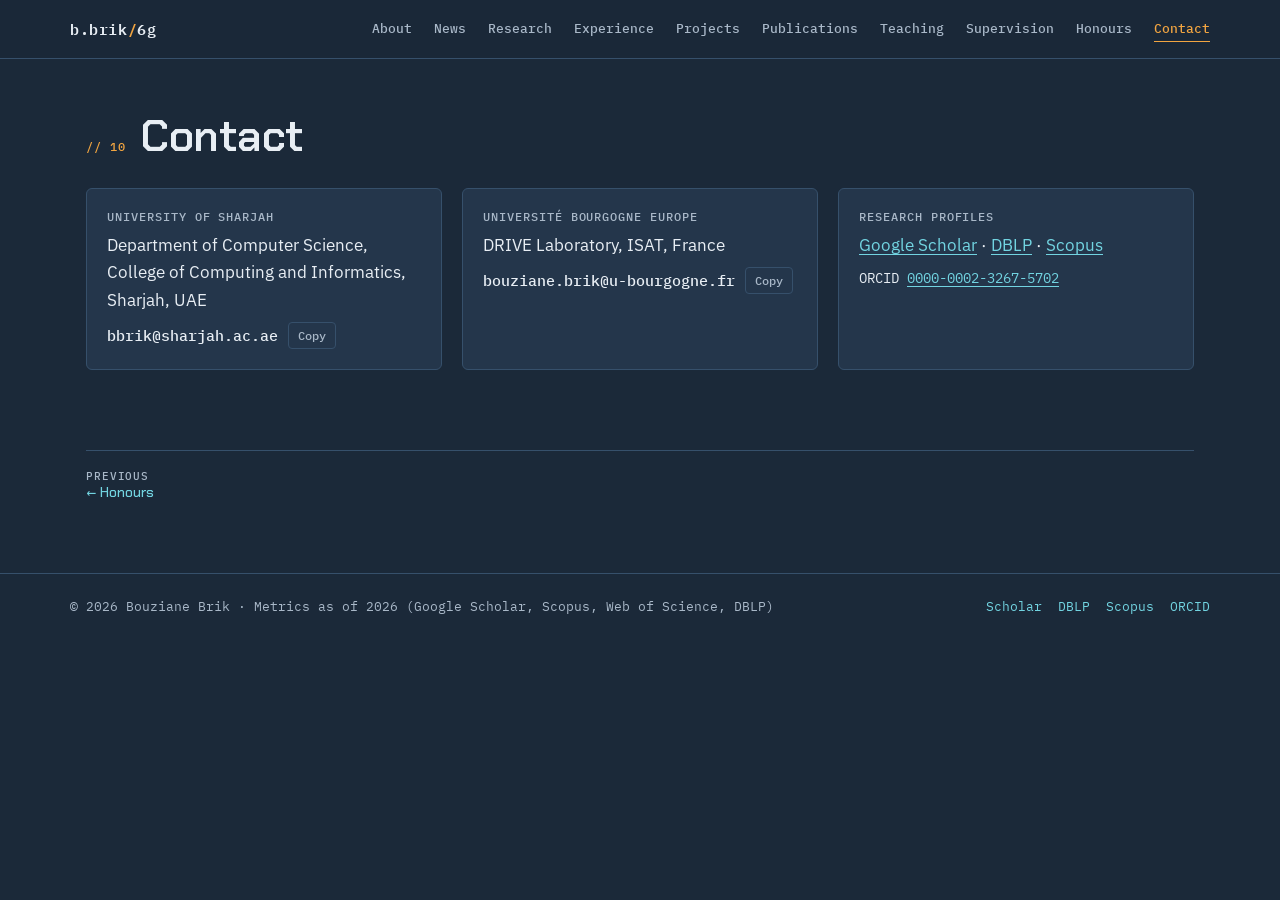
==== commit f666b7f3: "Lighten Signal palette and add News page Co-Authored-By: Claude Opus 5.5 <noreply@anthropic.com> Cla" ====
--- a/contact.html
+++ b/contact.html
@@ -2,7 +2,7 @@
 <html lang="en">
 <head>
 <meta charset="utf-8">
-<meta name="theme-color" content="#0B1622">
+<meta name="theme-color" content="#1B2939">
 <meta name="viewport" content="width=device-width, initial-scale=1, viewport-fit=cover">
 <title>Contact · Bouziane Brik</title>
 <meta name="claude:viewport-fit-sides" content="cover">
@@ -28,14 +28,14 @@
 <header class="top gut">
   <div class="in">
     <a class="logo" href="index.html" aria-label="Bouziane Brik, home">b.brik<i>/</i>6g</a>
-    <nav aria-label="Site"><ul class="menu"><li><a href="index.html">About</a></li><li><a href="research.html">Research</a></li><li><a href="experience.html">Experience</a></li><li><a href="projects.html">Projects</a></li><li><a href="publications.html">Publications</a></li><li><a href="teaching.html">Teaching</a></li><li><a href="supervision.html">Supervision</a></li><li><a href="honours.html">Honours</a></li><li><a href="contact.html" class="on" aria-current="page">Contact</a></li></ul></nav>
+    <nav aria-label="Site"><ul class="menu"><li><a href="index.html">About</a></li><li><a href="news.html">News</a></li><li><a href="research.html">Research</a></li><li><a href="experience.html">Experience</a></li><li><a href="projects.html">Projects</a></li><li><a href="publications.html">Publications</a></li><li><a href="teaching.html">Teaching</a></li><li><a href="supervision.html">Supervision</a></li><li><a href="honours.html">Honours</a></li><li><a href="contact.html" class="on" aria-current="page">Contact</a></li></ul></nav>
   </div>
 </header>
 <div class="shell gut">
 
 <main>
 <section id="contact" aria-labelledby="con-h">
-  <div class="sec-head"><span class="label">09</span><h2 id="con-h">Contact</h2></div>
+  <div class="sec-head"><span class="label">10</span><h2 id="con-h">Contact</h2></div>
   <div class="contact">
     <div><span class="label">University of Sharjah</span>
       <p>Department of Computer Science, College of Computing and Informatics, Sharjah, UAE</p>
--- a/site.css
+++ b/site.css
@@ -1,7 +1,7 @@
 /* Signal: dark technical theme. Sticky top bar, one wide reading column; network graphic on the homepage. */
 :root{
- --paper:#0B1622; --surface:#112033; --ink:#DCE6EE; --muted:#8DA0B3; --rule:#1F3349;
- --accent:#5CC8D7; --accent-soft:#12303D; --signal:#F2A541;
+ --paper:#1B2939; --surface:#24364B; --ink:#E8EEF4; --muted:#A9B8C8; --rule:#36506B;
+ --accent:#72D4E1; --accent-soft:#1F4152; --signal:#F2A541;
  --f-display:"Chakra Petch", "IBM Plex Sans", system-ui, sans-serif;
  --f-body:"IBM Plex Sans", "Segoe UI", system-ui, sans-serif;
  --f-mono:"IBM Plex Mono", ui-monospace, "SFMono-Regular", Menlo, monospace;
@@ -23,7 +23,7 @@
 .gut{padding-left:max(16px, env(safe-area-inset-left, 0px));padding-right:max(16px, env(safe-area-inset-right, 0px))}
 
 /* ---------- top bar ---------- */
-.top{position:sticky;top:env(safe-area-inset-top,0px);z-index:20;background:rgba(11,22,34,.94);border-bottom:1px solid var(--rule);-webkit-backdrop-filter:blur(8px);backdrop-filter:blur(8px)}
+.top{position:sticky;top:env(safe-area-inset-top,0px);z-index:20;background:rgba(27,41,57,.94);border-bottom:1px solid var(--rule);-webkit-backdrop-filter:blur(8px);backdrop-filter:blur(8px)}
 .top .in{max-width:1140px;margin:0 auto;display:flex;align-items:center;justify-content:space-between;gap:8px 28px;padding-block:16px}
 .logo{font:600 15px/1 var(--f-mono);color:var(--ink);text-decoration:none;letter-spacing:.04em;white-space:nowrap}
 .logo i{font-style:normal;color:var(--signal)}
@@ -48,7 +48,7 @@
 .sub-h{font:600 22px var(--f-display);margin-top:8px}
 
 /* ---------- homepage hero ---------- */
-.hero-band{position:relative;overflow:hidden;border-bottom:1px solid var(--rule);background:radial-gradient(ellipse at 70% 40%, #13283F 0%, var(--paper) 70%)}
+.hero-band{position:relative;overflow:hidden;border-bottom:1px solid var(--rule);background:radial-gradient(ellipse at 70% 40%, #2A4563 0%, var(--paper) 70%)}
 .hero-band canvas{position:absolute;inset:0;width:100%;height:100%;display:block}
 .hero-band .in{position:relative;max-width:1140px;margin:0 auto;padding-block:64px 56px;display:grid;grid-template-columns:minmax(0,1fr) 250px;gap:48px;align-items:center}
 .hero-band .t{display:flex;flex-direction:column;gap:20px;min-width:0}
@@ -57,9 +57,9 @@
 .hero-band h1{font:700 clamp(44px,7vw,84px)/.98 var(--f-display);letter-spacing:-.01em}
 .hero-band .role{font-size:clamp(18px,2.1vw,23px);line-height:1.45;max-width:36ch}
 .hero-band .role em{font-style:normal;color:var(--signal)}
-.portrait{display:block;width:100%;height:auto;border:1px solid var(--rule);border-radius:6px;box-shadow:0 20px 50px rgba(0,0,0,.45)}
+.portrait{display:block;width:100%;height:auto;border:1px solid var(--rule);border-radius:6px;box-shadow:0 20px 50px rgba(0,0,0,.35)}
 .btns{display:flex;flex-wrap:wrap;gap:10px}
-.btns a{font:500 13px/1 var(--f-mono);padding:10px 14px;border:1px solid var(--rule);border-radius:4px;color:var(--ink);text-decoration:none;background:rgba(17,32,51,.75)}
+.btns a{font:500 13px/1 var(--f-mono);padding:10px 14px;border:1px solid var(--rule);border-radius:4px;color:var(--ink);text-decoration:none;background:rgba(36,54,75,.8)}
 .btns a:hover{border-color:var(--accent)}
 .btns a.pri{background:var(--signal);border-color:var(--signal);color:var(--paper)}
 .metrics{display:grid;grid-template-columns:repeat(4,minmax(0,1fr));border-bottom:1px solid var(--rule)}
@@ -219,3 +219,18 @@
   .book .spine{display:none}
   .search{max-width:none}
 }
+
+/* ---------- news ---------- */
+.newslist{list-style:none;margin:0;padding:0;display:flex;flex-direction:column}
+.newslist li{display:grid;grid-template-columns:110px minmax(0,1fr);gap:20px;padding:16px 0;border-bottom:1px solid var(--rule)}
+.newslist time{font:500 13px/1.7 var(--f-mono);color:var(--muted);font-variant-numeric:tabular-nums}
+.newslist .nb{display:flex;flex-direction:column;gap:6px;min-width:0}
+.newslist b{font:600 18px/1.35 var(--f-display)}
+.newslist p{font-size:15.5px;color:var(--muted);max-width:72ch}
+.ntag{align-self:flex-start;font:500 11px/1 var(--f-mono);text-transform:uppercase;letter-spacing:.08em;padding:5px 8px;border-radius:3px;border:1px solid var(--rule);color:var(--muted)}
+.ntag.pub{color:var(--accent);border-color:var(--accent)}
+.ntag.award{color:var(--signal);border-color:var(--signal)}
+.ntag.conf{color:#B7A6FF;border-color:#B7A6FF}
+.newslist li.up time{color:var(--signal)}
+.newslist.short li{grid-template-columns:110px minmax(0,1fr)}
+@media (max-width:720px){.newslist li,.newslist.short li{grid-template-columns:minmax(0,1fr);gap:4px}}
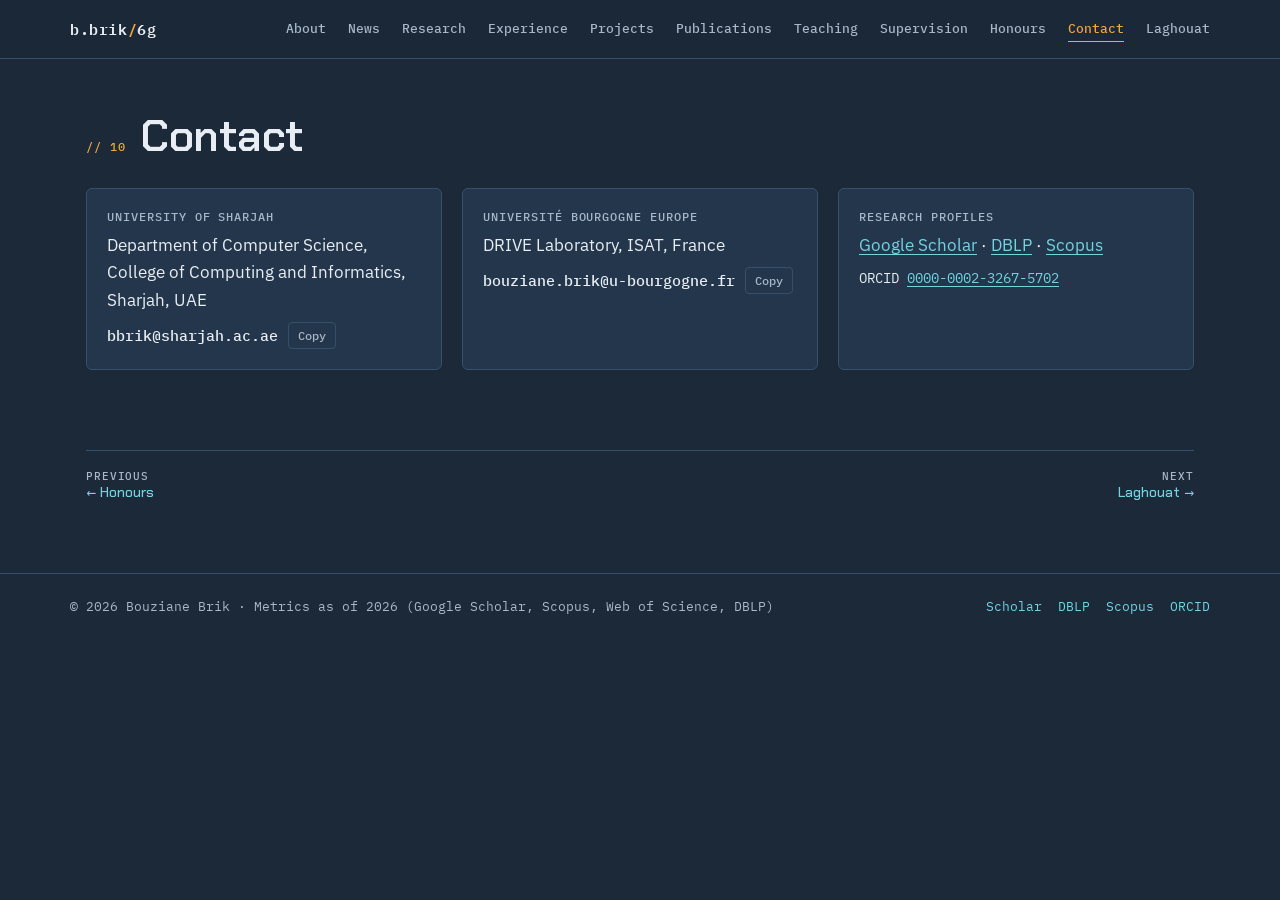
==== commit a49caac9: "Add Laghouat page, Laghouat bio paragraph and media news Co-Authored-By: Claude Opus 5.5 <noreply@an" ====
--- a/contact.html
+++ b/contact.html
@@ -28,7 +28,7 @@
 <header class="top gut">
   <div class="in">
     <a class="logo" href="index.html" aria-label="Bouziane Brik, home">b.brik<i>/</i>6g</a>
-    <nav aria-label="Site"><ul class="menu"><li><a href="index.html">About</a></li><li><a href="news.html">News</a></li><li><a href="research.html">Research</a></li><li><a href="experience.html">Experience</a></li><li><a href="projects.html">Projects</a></li><li><a href="publications.html">Publications</a></li><li><a href="teaching.html">Teaching</a></li><li><a href="supervision.html">Supervision</a></li><li><a href="honours.html">Honours</a></li><li><a href="contact.html" class="on" aria-current="page">Contact</a></li></ul></nav>
+    <nav aria-label="Site"><ul class="menu"><li><a href="index.html">About</a></li><li><a href="news.html">News</a></li><li><a href="research.html">Research</a></li><li><a href="experience.html">Experience</a></li><li><a href="projects.html">Projects</a></li><li><a href="publications.html">Publications</a></li><li><a href="teaching.html">Teaching</a></li><li><a href="supervision.html">Supervision</a></li><li><a href="honours.html">Honours</a></li><li><a href="contact.html" class="on" aria-current="page">Contact</a></li><li><a href="laghouat.html">Laghouat</a></li></ul></nav>
   </div>
 </header>
 <div class="shell gut">
@@ -48,7 +48,7 @@
       <p class="num" style="font-size:14px">ORCID <a href="https://orcid.org/0000-0002-3267-5702" target="_blank" rel="noopener">0000-0002-3267-5702</a></p></div>
   </div>
 </section>
-<div class="pager"><a href="honours.html"><small>Previous</small>← Honours</a></div>
+<div class="pager"><a href="honours.html"><small>Previous</small>← Honours</a><a class="nx" href="laghouat.html"><small>Next</small>Laghouat →</a></div>
 </main>
 </div>
 <footer class="foot gut"><div class="in"><span>© 2026 Bouziane Brik · Metrics as of 2026 (Google Scholar, Scopus, Web of Science, DBLP)</span><span class="ids"><a href="https://scholar.google.fr/citations?user=c3EPy9sAAAAJ&amp;hl=fr" target="_blank" rel="noopener">Scholar</a><a href="https://dblp.org/pid/133/4736.html" target="_blank" rel="noopener">DBLP</a><a href="https://www.scopus.com/authid/detail.uri?authorId=55490670200" target="_blank" rel="noopener">Scopus</a><a href="https://orcid.org/0000-0002-3267-5702" target="_blank" rel="noopener">ORCID</a></span></div></footer>
--- a/site.css
+++ b/site.css
@@ -234,3 +234,18 @@
 .newslist li.up time{color:var(--signal)}
 .newslist.short li{grid-template-columns:110px minmax(0,1fr)}
 @media (max-width:720px){.newslist li,.newslist.short li{grid-template-columns:minmax(0,1fr);gap:4px}}
+
+/* ---------- justified bio ---------- */
+.prose.just p{text-align:justify;hyphens:auto;-webkit-hyphens:auto}
+.ntag.media{color:#F28DB2;border-color:#F28DB2}
+.press{display:flex;gap:16px;align-items:flex-start;flex-wrap:wrap;margin-top:4px}
+.press img{width:140px;height:auto;border:1px solid var(--rule);border-radius:4px}
+.press a{font:500 13px var(--f-mono)}
+/* ---------- Laghouat ---------- */
+.city{display:grid;grid-template-columns:minmax(0,1.3fr) minmax(0,1fr);gap:40px;align-items:start}
+.city figure,.gallery figure{margin:0;display:flex;flex-direction:column;gap:8px}
+.city img,.gallery img{display:block;width:100%;height:auto;border:1px solid var(--rule);border-radius:6px}
+figcaption{font-size:13.5px;color:var(--muted)}
+.gallery{display:grid;grid-template-columns:minmax(0,1fr);gap:24px}
+.src{font-size:13.5px;color:var(--muted)}
+@media (max-width:820px){.city{grid-template-columns:minmax(0,1fr)}.city figure{max-width:420px}}
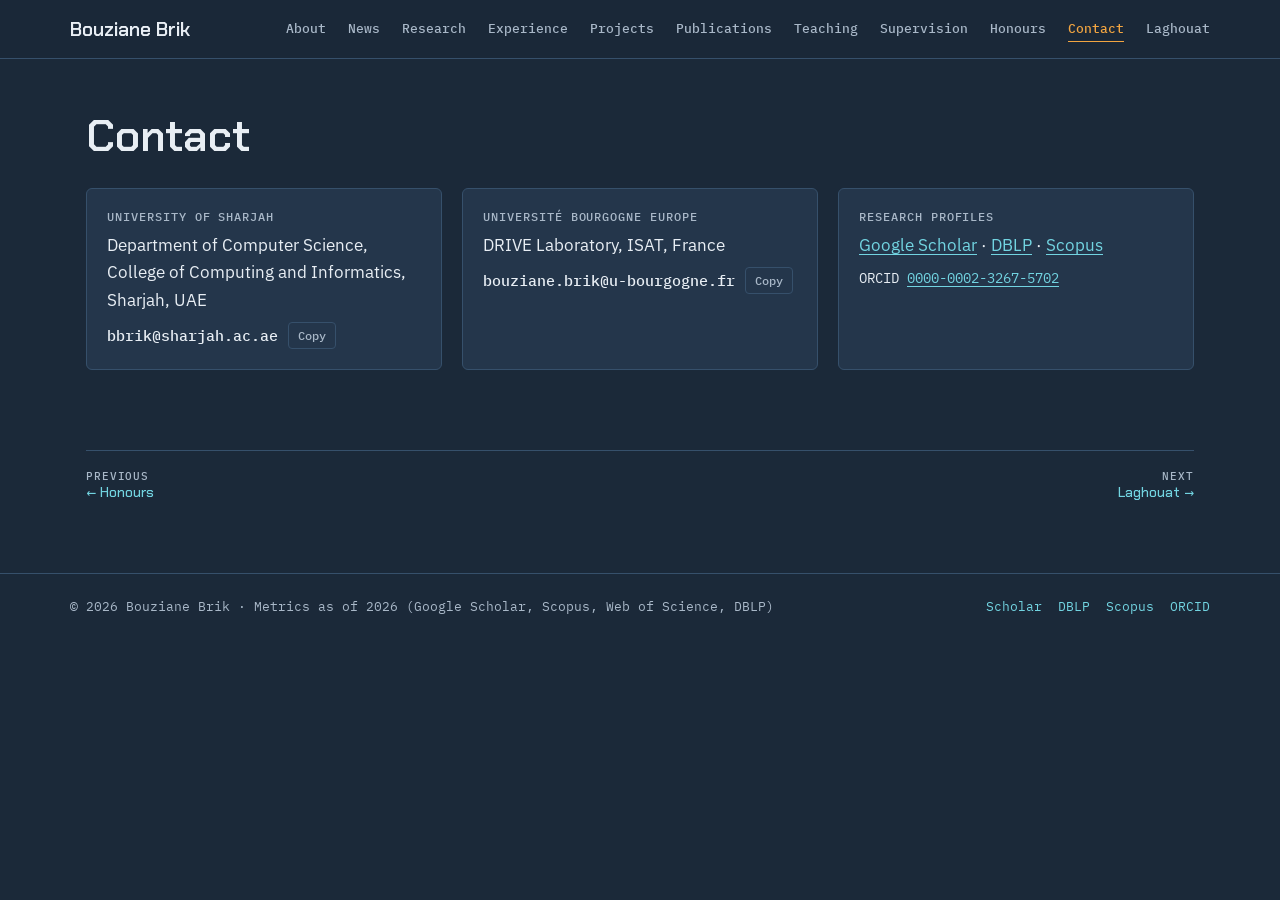
==== commit d8d48e8a: "Remove logo text and section numbers; add AAIET keynote, INTRAN and ICCE news Co-Authored-By: Claude" ====
--- a/contact.html
+++ b/contact.html
@@ -27,7 +27,7 @@
 <body>
 <header class="top gut">
   <div class="in">
-    <a class="logo" href="index.html" aria-label="Bouziane Brik, home">b.brik<i>/</i>6g</a>
+    <a class="logo" href="index.html">Bouziane Brik</a>
     <nav aria-label="Site"><ul class="menu"><li><a href="index.html">About</a></li><li><a href="news.html">News</a></li><li><a href="research.html">Research</a></li><li><a href="experience.html">Experience</a></li><li><a href="projects.html">Projects</a></li><li><a href="publications.html">Publications</a></li><li><a href="teaching.html">Teaching</a></li><li><a href="supervision.html">Supervision</a></li><li><a href="honours.html">Honours</a></li><li><a href="contact.html" class="on" aria-current="page">Contact</a></li><li><a href="laghouat.html">Laghouat</a></li></ul></nav>
   </div>
 </header>
@@ -35,7 +35,7 @@
 
 <main>
 <section id="contact" aria-labelledby="con-h">
-  <div class="sec-head"><span class="label">10</span><h2 id="con-h">Contact</h2></div>
+  <div class="sec-head"><h2 id="con-h">Contact</h2></div>
   <div class="contact">
     <div><span class="label">University of Sharjah</span>
       <p>Department of Computer Science, College of Computing and Informatics, Sharjah, UAE</p>
--- a/site.css
+++ b/site.css
@@ -25,7 +25,7 @@
 /* ---------- top bar ---------- */
 .top{position:sticky;top:env(safe-area-inset-top,0px);z-index:20;background:rgba(27,41,57,.94);border-bottom:1px solid var(--rule);-webkit-backdrop-filter:blur(8px);backdrop-filter:blur(8px)}
 .top .in{max-width:1140px;margin:0 auto;display:flex;align-items:center;justify-content:space-between;gap:8px 28px;padding-block:16px}
-.logo{font:600 15px/1 var(--f-mono);color:var(--ink);text-decoration:none;letter-spacing:.04em;white-space:nowrap}
+.logo{font:600 19px/1 var(--f-display);color:var(--ink);text-decoration:none;white-space:nowrap}
 .logo i{font-style:normal;color:var(--signal)}
 .top nav{min-width:0}
 .menu{display:flex;gap:22px;margin:0;padding:0;list-style:none;overflow-x:auto;scrollbar-width:none;min-width:0}
@@ -41,7 +41,6 @@
 section{display:flex;flex-direction:column;gap:26px;min-width:0}
 .sec-head{display:flex;align-items:baseline;gap:14px}
 .sec-head .label{color:var(--signal)}
-.sec-head .label::before{content:"// "}
 .sec-head h2{font-size:clamp(30px,4vw,44px);font-weight:600;letter-spacing:-.005em}
 .lede{font-size:19px;line-height:1.6;max-width:66ch}
 .prose{max-width:68ch;display:flex;flex-direction:column;gap:14px}
